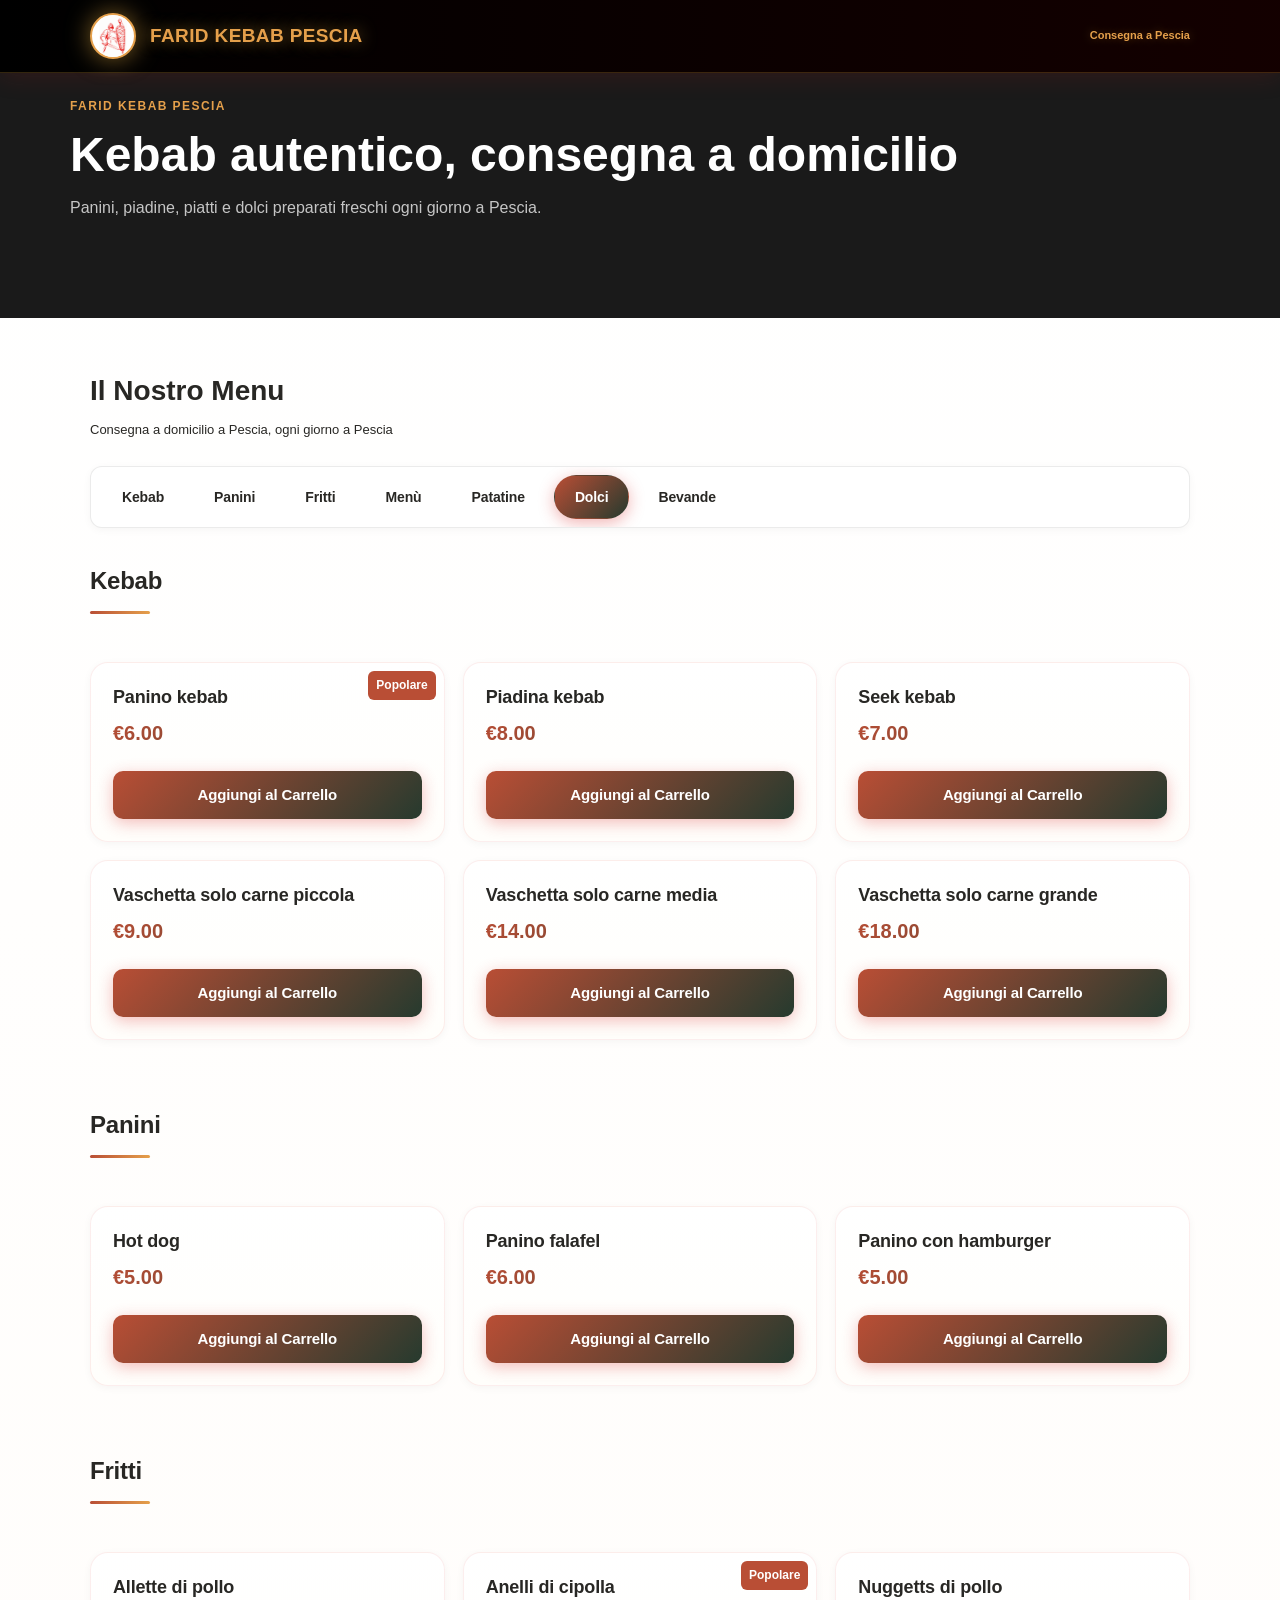
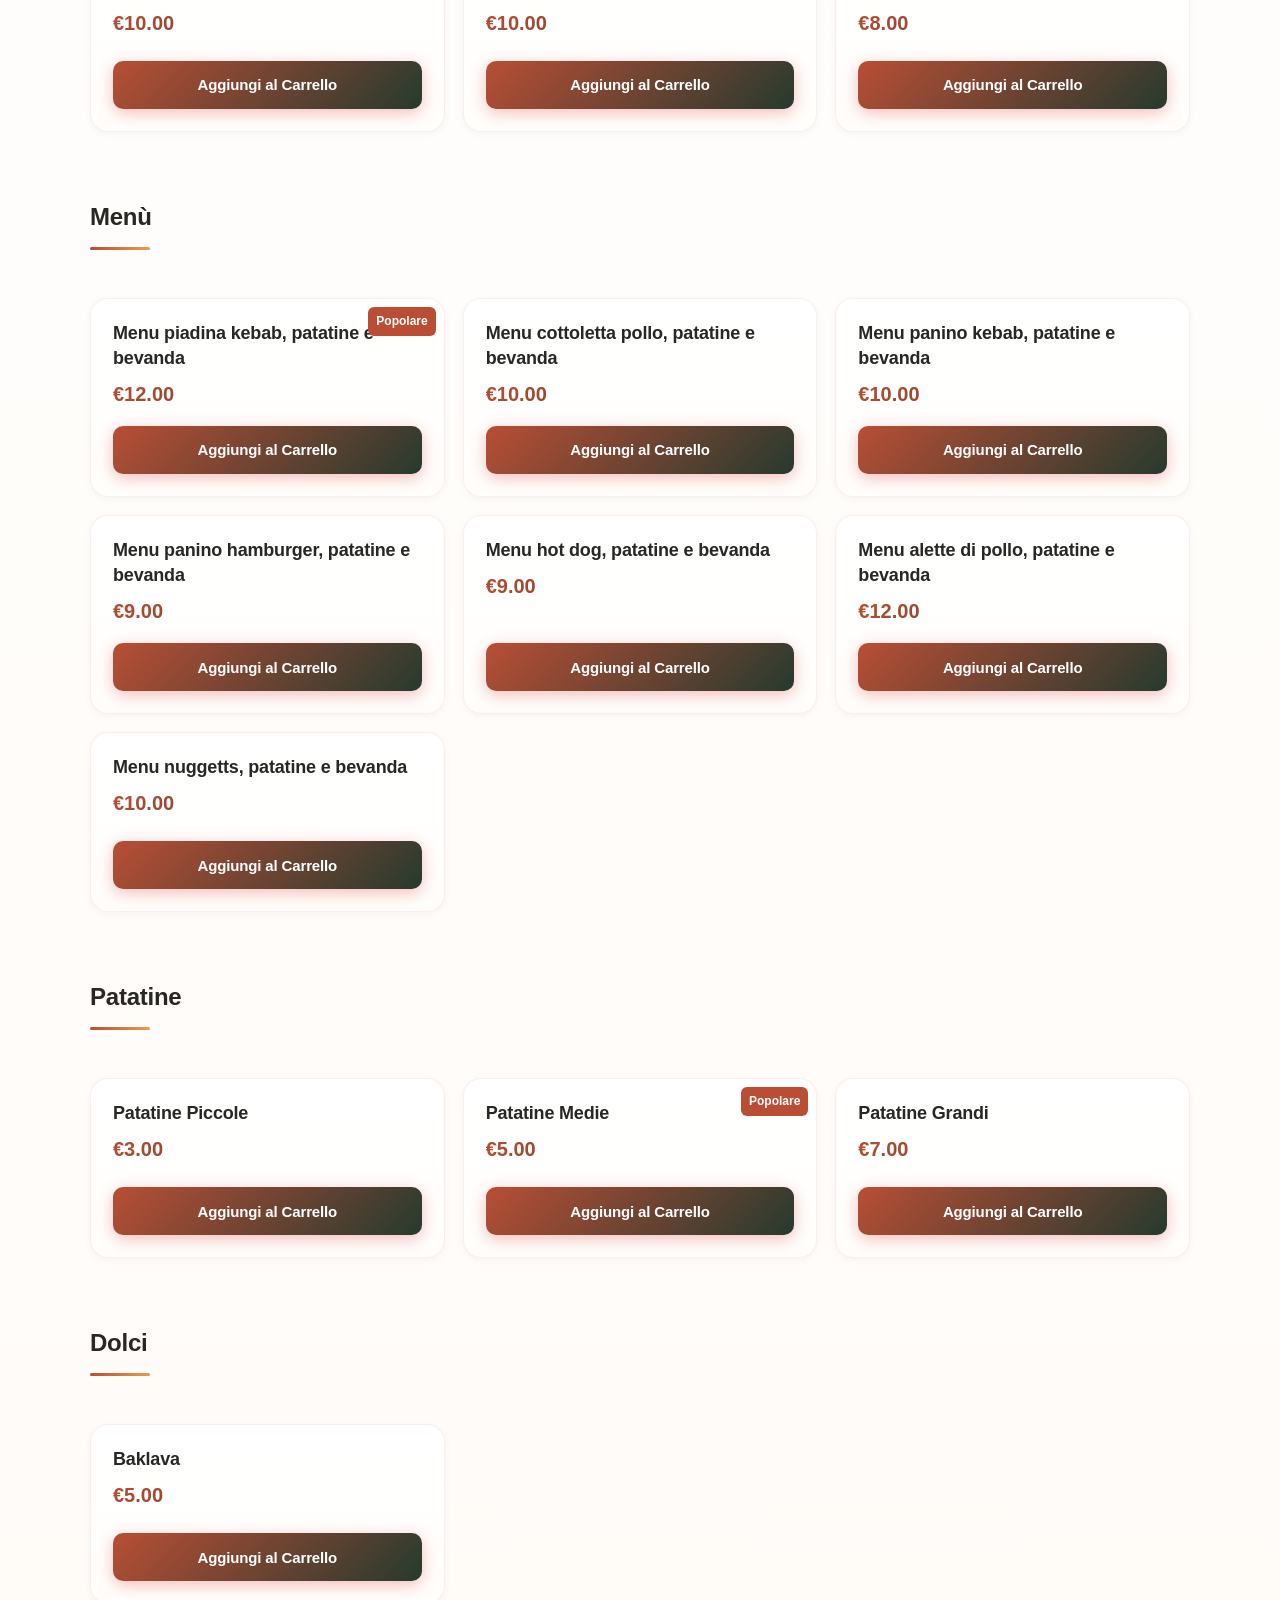
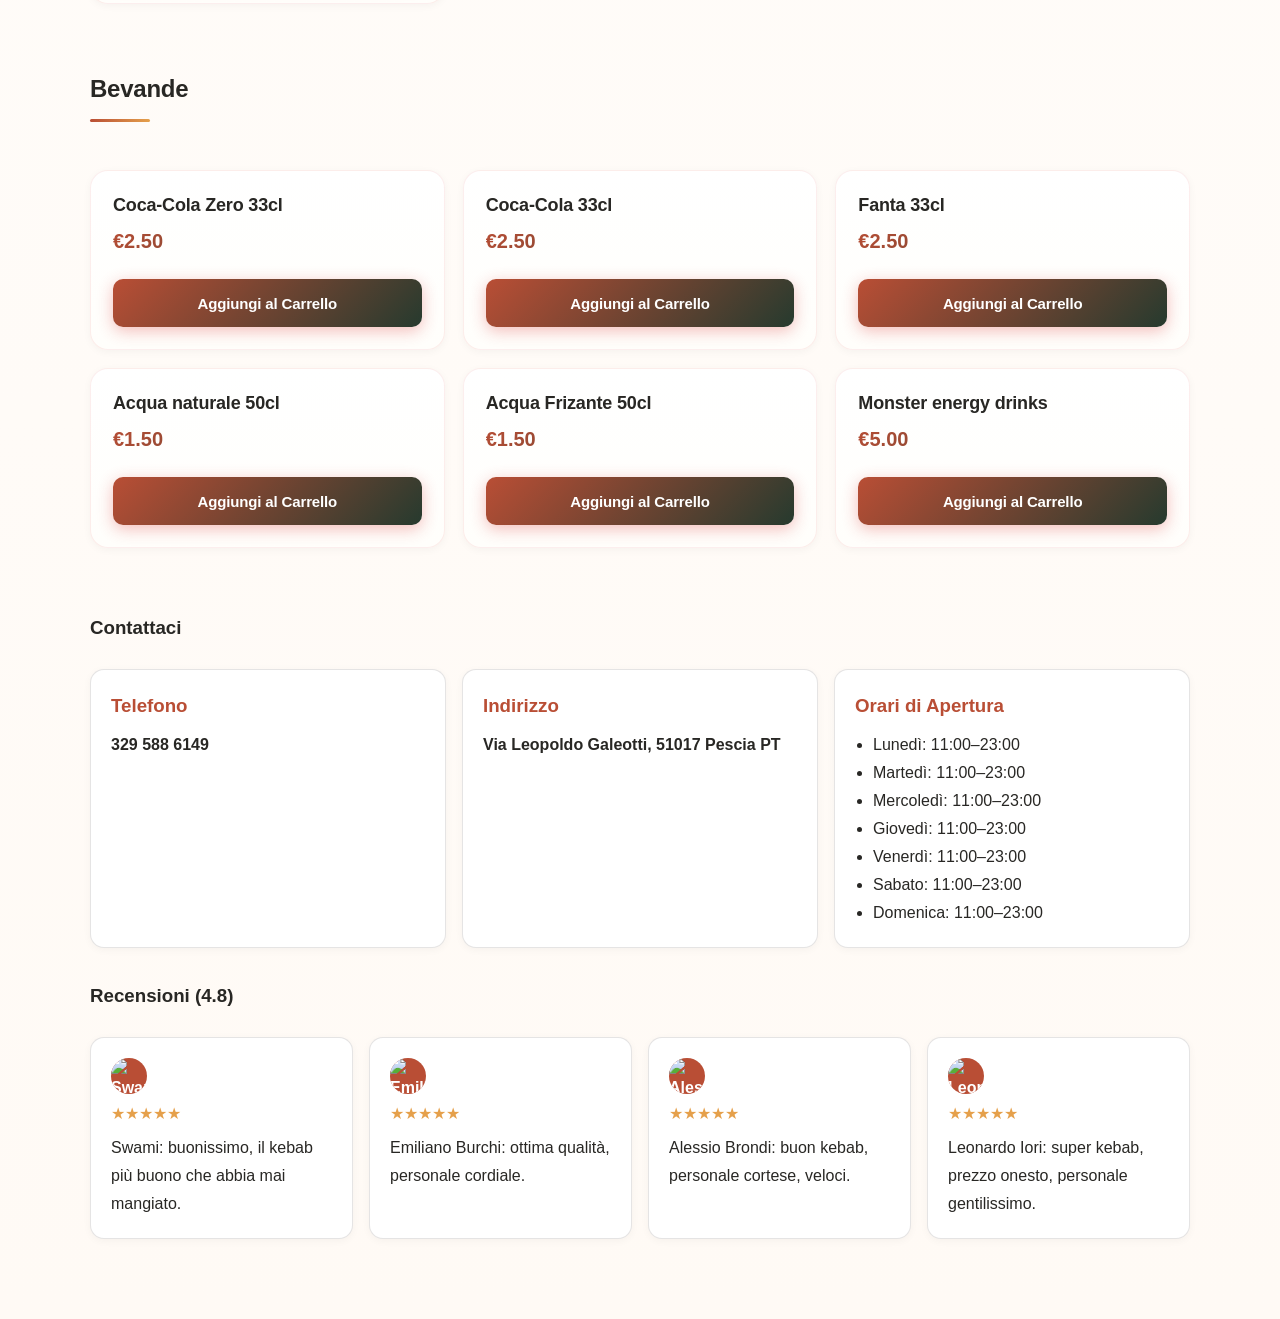
==== index.html @ a21c6ecb "Remove forced orders-closed and midnight auto-close/reload" ====
<!DOCTYPE html>
<html lang="it">
<head>
    <meta charset="UTF-8">
    <meta name="viewport" content="width=device-width, initial-scale=1.0, viewport-fit=cover">
    <meta name="description" content="FARID KEBAB PESCIA - Consegna a domicilio a Pescia, ogni giorno a Pescia. Kebab, panini, piadine e altro.">
    <meta name="theme-color" content="#000000">
    <meta name="apple-mobile-web-app-capable" content="yes">
    <meta name="apple-mobile-web-app-status-bar-style" content="black-translucent">
    <title>FARID KEBAB PESCIA - Consegna a domicilio</title>
    <link rel="preconnect" href="https://backend-1-osni.onrender.com">
    <link rel="stylesheet" href="style.css">
</head>
<body>
    <nav class="navbar" role="navigation" aria-label="Navigazione principale">
        <div class="nav-container">
            <a href="index.html" class="nav-logo-wrap" aria-label="FARID KEBAB PESCIA - Home">
                <span class="logo-badge"><img src="ali-kebabbaro-logo.png" alt="Logo FARID KEBAB PESCIA" class="logo-img" width="46" height="46" loading="eager"></span>
                <span class="brand-name">FARID KEBAB PESCIA</span>
            </a>
            <span class="nav-delivery-info">Consegna a Pescia</span>
        </div>
    </nav>
    <header class="hero">
        <div class="hero-inner">
            <p class="hero-eyebrow">FARID KEBAB PESCIA</p>
            <h1 class="hero-title">Kebab autentico, consegna a domicilio</h1>
            <p class="hero-sub">Panini, piadine, piatti e dolci preparati freschi ogni giorno a Pescia.</p>
            <div class="hero-actions">
            </div>
        </div>
    </header>
        <div class="page-content">
            <div style="margin: 8px 0 20px 0;">
                <h1 style="font-size: 28px; font-weight: 700; margin: 0 0 4px 0; color: var(--text-primary);">Il Nostro Menu</h1>
                <p style="margin: 0; color: var(--text-muted); font-size: 13px;">Consegna a domicilio a Pescia, ogni giorno a Pescia</p>
            </div>

        <div class="quick-nav">
            <button class="quick-nav-btn active" data-target="kebab">Kebab</button>
            <button class="quick-nav-btn" data-target="panini">Panini</button>
            <button class="quick-nav-btn" data-target="fritti">Fritti</button>
            <button class="quick-nav-btn" data-target="menu">Menù</button>
            <button class="quick-nav-btn" data-target="patatine">Patatine</button>
            <button class="quick-nav-btn" data-target="dolci">Dolci</button>
            <button class="quick-nav-btn" data-target="bevande">Bevande</button>
        </div>

        <section id="kebab">
            <h3>Kebab</h3>
            <div class="dish-grid">
                <div class="dish-card" data-name="Panino kebab" data-price="6.00"><span class="badge">Popolare</span><h4 class="dish-card-name">Panino kebab</h4><p class="dish-card-price">€6.00</p><button class="add-to-cart-btn" data-name="Panino kebab" data-price="6.00">Aggiungi al Carrello</button></div>
                <div class="dish-card" data-name="Piadina kebab" data-price="8.00"><h4 class="dish-card-name">Piadina kebab</h4><p class="dish-card-price">€8.00</p><button class="add-to-cart-btn" data-name="Piadina kebab" data-price="8.00">Aggiungi al Carrello</button></div>
                <div class="dish-card" data-name="Seek kebab" data-price="7.00"><h4 class="dish-card-name">Seek kebab</h4><p class="dish-card-price">€7.00</p><button class="add-to-cart-btn" data-name="Seek kebab" data-price="7.00">Aggiungi al Carrello</button></div>
                <div class="dish-card" data-name="Vaschetta solo carne piccola" data-price="9.00"><h4 class="dish-card-name">Vaschetta solo carne piccola</h4><p class="dish-card-price">€9.00</p><button class="add-to-cart-btn" data-name="Vaschetta solo carne piccola" data-price="9.00">Aggiungi al Carrello</button></div>
                <div class="dish-card" data-name="Vaschetta solo carne media" data-price="14.00"><h4 class="dish-card-name">Vaschetta solo carne media</h4><p class="dish-card-price">€14.00</p><button class="add-to-cart-btn" data-name="Vaschetta solo carne media" data-price="14.00">Aggiungi al Carrello</button></div>
                <div class="dish-card" data-name="Vaschetta solo carne grande" data-price="18.00"><h4 class="dish-card-name">Vaschetta solo carne grande</h4><p class="dish-card-price">€18.00</p><button class="add-to-cart-btn" data-name="Vaschetta solo carne grande" data-price="18.00">Aggiungi al Carrello</button></div>
            </div>
        </section>

        <section id="panini">
            <h3>Panini</h3>
            <div class="dish-grid">
                <div class="dish-card" data-name="Hot dog" data-price="5.00"><h4 class="dish-card-name">Hot dog</h4><p class="dish-card-price">€5.00</p><button class="add-to-cart-btn" data-name="Hot dog" data-price="5.00">Aggiungi al Carrello</button></div>
                <div class="dish-card" data-name="Panino falafel" data-price="6.00"><h4 class="dish-card-name">Panino falafel</h4><p class="dish-card-price">€6.00</p><button class="add-to-cart-btn" data-name="Panino falafel" data-price="6.00">Aggiungi al Carrello</button></div>
                <div class="dish-card" data-name="Panino con hamburger" data-price="5.00"><h4 class="dish-card-name">Panino con hamburger</h4><p class="dish-card-price">€5.00</p><button class="add-to-cart-btn" data-name="Panino con hamburger" data-price="5.00">Aggiungi al Carrello</button></div>
            </div>
        </section>

        <section id="fritti">
            <h3>Fritti</h3>
            <div class="dish-grid">
                <div class="dish-card" data-name="Allette di pollo" data-price="10.00"><h4 class="dish-card-name">Allette di pollo</h4><p class="dish-card-price">€10.00</p><button class="add-to-cart-btn" data-name="Allette di pollo" data-price="10.00">Aggiungi al Carrello</button></div>
                <div class="dish-card" data-name="Anelli di cipolla" data-price="10.00"><span class="badge">Popolare</span><h4 class="dish-card-name">Anelli di cipolla</h4><p class="dish-card-price">€10.00</p><button class="add-to-cart-btn" data-name="Anelli di cipolla" data-price="10.00">Aggiungi al Carrello</button></div>
                <div class="dish-card" data-name="Nuggetts di pollo" data-price="8.00"><h4 class="dish-card-name">Nuggetts di pollo</h4><p class="dish-card-price">€8.00</p><button class="add-to-cart-btn" data-name="Nuggetts di pollo" data-price="8.00">Aggiungi al Carrello</button></div>
            </div>
        </section>

        <section id="menu">
            <h3>Menù</h3>
            <div class="dish-grid">
                <div class="dish-card" data-name="Menu piadina kebab, patatine e bevanda" data-price="12.00"><span class="badge">Popolare</span><h4 class="dish-card-name">Menu piadina kebab, patatine e bevanda</h4><p class="dish-card-price">€12.00</p><button class="add-to-cart-btn" data-name="Menu piadina kebab, patatine e bevanda" data-price="12.00">Aggiungi al Carrello</button></div>
                <div class="dish-card" data-name="Menu cottoletta pollo, patatine e bevanda" data-price="10.00"><h4 class="dish-card-name">Menu cottoletta pollo, patatine e bevanda</h4><p class="dish-card-price">€10.00</p><button class="add-to-cart-btn" data-name="Menu cottoletta pollo, patatine e bevanda" data-price="10.00">Aggiungi al Carrello</button></div>
                <div class="dish-card" data-name="Menu panino kebab, patatine e bevanda" data-price="10.00"><h4 class="dish-card-name">Menu panino kebab, patatine e bevanda</h4><p class="dish-card-price">€10.00</p><button class="add-to-cart-btn" data-name="Menu panino kebab, patatine e bevanda" data-price="10.00">Aggiungi al Carrello</button></div>
                <div class="dish-card" data-name="Menu panino hamburger, patatine e bevanda" data-price="9.00"><h4 class="dish-card-name">Menu panino hamburger, patatine e bevanda</h4><p class="dish-card-price">€9.00</p><button class="add-to-cart-btn" data-name="Menu panino hamburger, patatine e bevanda" data-price="9.00">Aggiungi al Carrello</button></div>
                <div class="dish-card" data-name="Menu hot dog, patatine e bevanda" data-price="9.00"><h4 class="dish-card-name">Menu hot dog, patatine e bevanda</h4><p class="dish-card-price">€9.00</p><button class="add-to-cart-btn" data-name="Menu hot dog, patatine e bevanda" data-price="9.00">Aggiungi al Carrello</button></div>
                <div class="dish-card" data-name="Menu alette di pollo, patatine e bevanda" data-price="12.00"><h4 class="dish-card-name">Menu alette di pollo, patatine e bevanda</h4><p class="dish-card-price">€12.00</p><button class="add-to-cart-btn" data-name="Menu alette di pollo, patatine e bevanda" data-price="12.00">Aggiungi al Carrello</button></div>
                <div class="dish-card" data-name="Menu nuggetts, patatine e bevanda" data-price="10.00"><h4 class="dish-card-name">Menu nuggetts, patatine e bevanda</h4><p class="dish-card-price">€10.00</p><button class="add-to-cart-btn" data-name="Menu nuggetts, patatine e bevanda" data-price="10.00">Aggiungi al Carrello</button></div>
            </div>
        </section>

        <section id="patatine">
            <h3>Patatine</h3>
            <div class="dish-grid">
                <div class="dish-card" data-name="Patatine Piccole" data-price="3.00"><h4 class="dish-card-name">Patatine Piccole</h4><p class="dish-card-price">€3.00</p><button class="add-to-cart-btn" data-name="Patatine Piccole" data-price="3.00">Aggiungi al Carrello</button></div>
                <div class="dish-card" data-name="Patatine Medie" data-price="5.00"><span class="badge">Popolare</span><h4 class="dish-card-name">Patatine Medie</h4><p class="dish-card-price">€5.00</p><button class="add-to-cart-btn" data-name="Patatine Medie" data-price="5.00">Aggiungi al Carrello</button></div>
                <div class="dish-card" data-name="Patatine Grandi" data-price="7.00"><h4 class="dish-card-name">Patatine Grandi</h4><p class="dish-card-price">€7.00</p><button class="add-to-cart-btn" data-name="Patatine Grandi" data-price="7.00">Aggiungi al Carrello</button></div>
            </div>
        </section>

        <section id="dolci">
            <h3>Dolci</h3>
            <div class="dish-grid">
                <div class="dish-card" data-name="Baklava" data-price="5.00"><h4 class="dish-card-name">Baklava</h4><p class="dish-card-price">€5.00</p><button class="add-to-cart-btn" data-name="Baklava" data-price="5.00">Aggiungi al Carrello</button></div>
            </div>
        </section>

        <section id="bevande">
            <h3>Bevande</h3>
            <div class="dish-grid">
                <div class="dish-card" data-name="Coca-Cola Zero 33cl" data-price="2.50"><h4 class="dish-card-name">Coca-Cola Zero 33cl</h4><p class="dish-card-price">€2.50</p><button class="add-to-cart-btn" data-name="Coca-Cola Zero 33cl" data-price="2.50">Aggiungi al Carrello</button></div>
                <div class="dish-card" data-name="Coca-Cola 33cl" data-price="2.50"><h4 class="dish-card-name">Coca-Cola 33cl</h4><p class="dish-card-price">€2.50</p><button class="add-to-cart-btn" data-name="Coca-Cola 33cl" data-price="2.50">Aggiungi al Carrello</button></div>
                <div class="dish-card" data-name="Fanta 33cl" data-price="2.50"><h4 class="dish-card-name">Fanta 33cl</h4><p class="dish-card-price">€2.50</p><button class="add-to-cart-btn" data-name="Fanta 33cl" data-price="2.50">Aggiungi al Carrello</button></div>
                <div class="dish-card" data-name="Acqua naturale 50cl" data-price="1.50"><h4 class="dish-card-name">Acqua naturale 50cl</h4><p class="dish-card-price">€1.50</p><button class="add-to-cart-btn" data-name="Acqua naturale 50cl" data-price="1.50">Aggiungi al Carrello</button></div>
                <div class="dish-card" data-name="Acqua Frizante 50cl" data-price="1.50"><h4 class="dish-card-name">Acqua Frizante 50cl</h4><p class="dish-card-price">€1.50</p><button class="add-to-cart-btn" data-name="Acqua Frizante 50cl" data-price="1.50">Aggiungi al Carrello</button></div>
                <div class="dish-card" data-name="Monster energy drinks" data-price="5.00"><h4 class="dish-card-name">Monster energy drinks</h4><p class="dish-card-price">€5.00</p><button class="add-to-cart-btn" data-name="Monster energy drinks" data-price="5.00">Aggiungi al Carrello</button></div>
            </div>
        </section>

        <section style="margin-top: 32px;">
            <h3>Contattaci</h3>
            <div class="contact-grid">
                <div class="contact-card">
                    <h3>Telefono</h3>
                    <p><a href="tel:+393295886149">329 588 6149</a></p>
                </div>
                <div class="contact-card">
                    <h3>Indirizzo</h3>
                    <p><a href="https://maps.google.com/?q=Via+Leopoldo+Galeotti,+51017+Pescia+PT" target="_blank">Via Leopoldo Galeotti, 51017 Pescia PT</a></p>
                </div>
                <div class="contact-card">
                    <h3>Orari di Apertura</h3>
                    <ul style="margin:0;padding-left:18px;">
                        <li>Lunedì: 11:00–23:00</li>
                        <li>Martedì: 11:00–23:00</li>
                        <li>Mercoledì: 11:00–23:00</li>
                        <li>Giovedì: 11:00–23:00</li>
                        <li>Venerdì: 11:00–23:00</li>
                        <li>Sabato: 11:00–23:00</li>
                        <li>Domenica: 11:00–23:00</li>
                    </ul>
                </div>
            </div>
        </section>
        <section style="margin-top:32px;">
            <h3>Recensioni (4.8)</h3>
            <div class="contact-grid">
                <div class="contact-card"><img class="review-avatar" src="https://ui-avatars.com/api/?name=Swami&background=B94E35&color=fff" alt="Swami"><div class="review-stars">★★★★★</div><p>Swami: buonissimo, il kebab più buono che abbia mai mangiato.</p></div>
                <div class="contact-card"><img class="review-avatar" src="https://ui-avatars.com/api/?name=Emiliano+Burchi&background=B94E35&color=fff" alt="Emiliano"><div class="review-stars">★★★★★</div><p>Emiliano Burchi: ottima qualità, personale cordiale.</p></div>
                <div class="contact-card"><img class="review-avatar" src="https://ui-avatars.com/api/?name=Alessio+Brondi&background=B94E35&color=fff" alt="Alessio"><div class="review-stars">★★★★★</div><p>Alessio Brondi: buon kebab, personale cortese, veloci.</p></div>
                <div class="contact-card"><img class="review-avatar" src="https://ui-avatars.com/api/?name=Leonardo+Iori&background=B94E35&color=fff" alt="Leonardo"><div class="review-stars">★★★★★</div><p>Leonardo Iori: super kebab, prezzo onesto, personale gentilissimo.</p></div>
            </div>
            </div>
    </div>

    <!-- Floating Cart Button -->
    <button id="my-order-btn" class="floating-cart-btn" aria-label="Stato ordine" style="display:none;"><span class="cart-icon">📋</span><span class="cart-total">Stato Ordine</span></button>
    <button id="floating-cart-btn" class="floating-cart-btn" aria-label="Apri carrello">
        <span class="cart-icon">🛒</span>
        <span class="cart-count" id="floating-cart-count">0</span>
        <span class="cart-total" id="floating-cart-total">€0.00</span>
        <span style="font-size:10px;">min €15</span>
    </button>

    <!-- Order Modal -->
    <div id="order-modal" class="modal">
        <div class="modal-content">
            <span class="modal-close" id="modal-close">&times;</span>
            <h3 id="modal-dish-name"></h3>
            <p id="modal-unit-price"></p>
            <label class="modal-label">Quantità:</label>
            <div class="qty-selector">
                <button class="qty-btn" id="qty-minus">-</button>
                <input type="number" id="qty-input" value="1" min="1" max="99">
                <button class="qty-btn" id="qty-plus">+</button>
            </div>
            <label class="modal-label">Richieste Speciali:</label>
            <textarea id="special-requests" class="modal-textarea" placeholder="es. senza cipolla, salsa extra..."></textarea>
            <div class="modal-buttons">
                <button class="modal-cancel" id="modal-cancel">Annulla</button>
                <button class="modal-add" id="modal-add">Aggiungi al Carrello</button>
            </div>
        </div>
    </div>

    <!-- Cart Modal -->
    <div id="cart-modal" class="modal">
        <div class="modal-content cart-modal-content">
            <div class="cart-modal-header">
                <h3>Il Tuo Carrello</h3>
                <button class="modal-close" id="cart-modal-close">&times;</button>
            </div>
            <div id="cart-modal-list"></div>
            <div class="cart-modal-footer">
                <div class="cart-modal-subtotal">Subtotale: <span id="cart-modal-subtotal">€0.00</span></div>
                <button id="cart-modal-checkout" class="checkout-btn">Procedi al Checkout</button>
            </div>
        </div>
    </div>

    <!-- Checkout Modal -->
    <div id="checkout-modal" class="modal">
        <div class="modal-content" style="max-width:540px;">
            <span class="modal-close" id="checkout-close">&times;</span>
            <h3>Checkout</h3>
            <div id="checkout-summary"></div>
            <div class="checkout-form">
                <div class="form-group">
                    <label class="modal-label">Tipo di Ordine</label>
                    <div class="radio-group">
                        <label class="radio-label"><input type="radio" name="order_type" value="delivery" checked> Consegna</label>
                        <label class="radio-label"><input type="radio" name="order_type" value="pickup"> Ritiro</label>
                    </div>
                </div>
                <div class="form-group">
                    <label class="modal-label" for="customer-name">Nome Completo *</label>
                    <input type="text" id="customer-name" class="modal-textarea" style="min-height:auto;" placeholder="Il tuo nome">
                </div>
                <div class="form-group">
                    <label class="modal-label" for="customer-phone">Numero di Telefono *</label>
                    <input type="tel" id="customer-phone" class="modal-textarea" style="min-height:auto;" placeholder="(123) 456-7890">
                </div>
                <div class="form-group">
                    <label class="modal-label" for="order-notes">Note Aggiuntive</label>
                    <textarea id="order-notes" class="modal-textarea" style="min-height:auto;" placeholder="Note per l'ordine (es. senza cipolla, salsa extra...)"></textarea>
                </div>
                <div class="form-group" id="address-group">
                    <label class="modal-label">Consegna Address *</label>
                    <p style="font-size:12px; color:#555; margin:4px 0;">Consegna a Pescia, ogni giorno a Pescia</p>
                    <input type="text" id="addr-street" class="modal-textarea" style="min-height:auto; margin-top:8px;" placeholder="Via">
                    <input type="text" id="addr-city" class="modal-textarea" style="min-height:auto; margin-top:8px;" placeholder="Città">
                    <input type="text" id="addr-postcode" class="modal-textarea" style="min-height:auto; margin-top:8px;" placeholder="CAP">
                    <div id="save-address-label-group" style="display:none; margin-top:8px;">
                        <input type="text" id="address-label" class="modal-textarea" style="min-height:auto;" placeholder="Etichetta (es. Casa, Lavoro)">
                    </div>
                    <div id="saved-address-actions" style="display:none; margin-top:8px; gap:8px;">
                        <button type="button" id="edit-address-btn" class="modal-cancel" style="flex:none; padding:6px 12px; font-size:13px;">Modifica</button>
                        <button type="button" id="delete-address-btn" class="modal-cancel" style="flex:none; padding:6px 12px; font-size:13px;">Elimina</button>
                    </div>
                    <div style="margin-top:8px; display:flex; gap:8px; align-items:center; flex-wrap:wrap;">
                        <label style="display:flex; align-items:center; gap:6px; font-size:14px; cursor:pointer;">
                            <input type="checkbox" id="save-address-check"> Salva questo indirizzo per dopo
                        </label>
                        <button type="button" id="open-saved-addresses-btn" class="modal-cancel" style="flex:none; padding:6px 12px; font-size:13px;">Indirizzi Salvati</button>
                    </div>
                    <div id="delivery-distance-info" style="margin-top:8px; font-size:13px; color:#5a5040;"></div>
                </div>
                <div class="form-group" id="pickup-time-group" style="display:none;">
                    <label class="modal-label">Orario di Ritiro</label>
                    <select id="pickup-time" class="modal-textarea" style="min-height:auto;">
                    <option value="11:00">11:00</option>
                    <option value="11:30">11:30</option>
                    <option value="12:00">12:00</option>
                    <option value="12:30">12:30</option>
                    <option value="13:00">13:00</option>
                    <option value="13:30">13:30</option>
                    <option value="14:00">14:00</option>
                    <option value="14:30">14:30</option>
                    <option value="15:00">15:00</option>
                    <option value="15:30">15:30</option>
                    <option value="16:00">16:00</option>
                    <option value="16:30">16:30</option>
                    <option value="17:00">17:00</option>
                    <option value="17:30">17:30</option>
                    <option value="18:00">18:00</option>
                    <option value="18:30">18:30</option>
                    <option value="19:00">19:00</option>
                    <option value="19:30">19:30</option>
                    <option value="20:00">20:00</option>
                    <option value="20:30">20:30</option>
                    <option value="21:00">21:00</option>
                    <option value="21:30">21:30</option>
                    <option value="22:00">22:00</option>
                    <option value="22:30">22:30</option>
                    <option value="23:00">23:00</option>
                    <option value="23:30">23:30</option>
                    </select>
                </div>
                <div class="form-group">
                    <p style="font-size:13px; color:#555;">Pagamento solo in contanti: alla consegna o al ritiro.</p>
                </div>
                <div class="form-group" id="delivery-time-group">
                    <label class="modal-label">Orario di Consegna</label>
                    <div class="radio-group">
                        <label class="radio-label"><input type="radio" name="delivery_timing" value="now" checked> Consegna Ora</label>
                        <label class="radio-label"><input type="radio" name="delivery_timing" value="later"> Consegna Dopo</label>
                    </div>
                    <div id="custom-time-group" style="display:none; margin-top:8px;">
                        <select id="delivery-time" class="modal-textarea" style="min-height:auto;">
                        <option value="11:00">11:00</option>
                        <option value="11:15">11:15</option>
                        <option value="11:30">11:30</option>
                        <option value="11:45">11:45</option>
                        <option value="12:00">12:00</option>
                        <option value="12:15">12:15</option>
                        <option value="12:30">12:30</option>
                        <option value="12:45">12:45</option>
                        <option value="13:00">13:00</option>
                        <option value="13:15">13:15</option>
                        <option value="13:30">13:30</option>
                        <option value="13:45">13:45</option>
                        <option value="14:00">14:00</option>
                        <option value="14:15">14:15</option>
                        <option value="14:30">14:30</option>
                        <option value="14:45">14:45</option>
                        <option value="15:00">15:00</option>
                        <option value="15:15">15:15</option>
                        <option value="15:30">15:30</option>
                        <option value="15:45">15:45</option>
                        <option value="16:00">16:00</option>
                        <option value="16:15">16:15</option>
                        <option value="16:30">16:30</option>
                        <option value="16:45">16:45</option>
                        <option value="17:00">17:00</option>
                        <option value="17:15">17:15</option>
                        <option value="17:30">17:30</option>
                        <option value="17:45">17:45</option>
                        <option value="18:00">18:00</option>
                        <option value="18:15">18:15</option>
                        <option value="18:30">18:30</option>
                        <option value="18:45">18:45</option>
                        <option value="19:00">19:00</option>
                        <option value="19:15">19:15</option>
                        <option value="19:30">19:30</option>
                        <option value="19:45">19:45</option>
                        <option value="20:00">20:00</option>
                        <option value="20:15">20:15</option>
                        <option value="20:30">20:30</option>
                        <option value="20:45">20:45</option>
                        <option value="21:00">21:00</option>
                        <option value="21:15">21:15</option>
                        <option value="21:30">21:30</option>
                        <option value="21:45">21:45</option>
                        <option value="22:00">22:00</option>
                        <option value="22:15">22:15</option>
                        <option value="22:30">22:30</option>
                        <option value="22:45">22:45</option>
                        <option value="23:00">23:00</option>
                        <option value="23:15">23:15</option>
                        <option value="23:30">23:30</option>
                        <option value="23:45">23:45</option>
                        </select>
                    </div>
                </div>
            </div>
            <div class="checkout-total">
                <div>Subtotale: <span id="checkout-subtotal">€0.00</span></div>
                <div>Consegna Fee: <span id="checkout-delivery">€0.00</span></div>
                <div class="grand-total">Total: <span id="checkout-grand-total">€0.00</span></div>
            </div>
            <div id="checkout-status" class="checkout-status"></div>
            <div id="min-order-msg" class="checkout-status error" style="display:none;"></div>
            <div class="modal-buttons">
                <button class="modal-cancel" id="checkout-back">Indietro</button>
                <button class="modal-add" id="checkout-submit" style="flex:2;">Invia Ordine</button>
            </div>
        </div>
    </div>

    <!-- Indirizzi Salvati Modal -->
    <div id="saved-addresses-modal" class="modal">
        <div class="modal-content" style="max-width:500px;">
            <div class="cart-modal-header">
                <h3>Indirizzi Salvati</h3>
                <button class="modal-close" id="saved-addresses-close">&times;</button>
            </div>
            <div id="saved-addresses-list" style="margin:12px 0;"></div>
            <div class="checkout-form">
                <div class="form-group">
                    <label class="modal-label" for="new-addr-label">Label</label>
                    <input type="text" id="new-addr-label" class="modal-textarea" style="min-height:auto;" placeholder="e.g. Home, Work">
                </div>
                <div class="form-group">
                    <label class="modal-label" for="new-addr-street">Via</label>
                    <input type="text" id="new-addr-street" class="modal-textarea" style="min-height:auto;" placeholder="Via">
                </div>
                <div class="form-group">
                    <label class="modal-label" for="new-addr-city">Città</label>
                    <input type="text" id="new-addr-city" class="modal-textarea" style="min-height:auto;" placeholder="Città">
                </div>
                <div class="form-group">
                    <label class="modal-label" for="new-addr-postcode">CAP</label>
                    <input type="text" id="new-addr-postcode" class="modal-textarea" style="min-height:auto;" placeholder="CAP">
                </div>
                <div class="form-group">
                    <label class="modal-label" for="new-addr-phone">Telefono</label>
                    <input type="tel" id="new-addr-phone" class="modal-textarea" style="min-height:auto;" placeholder="Telefono">
                </div>
            </div>
            <div class="modal-buttons">
                <button class="modal-cancel" id="saved-addresses-cancel">Chiudi</button>
                <button class="modal-add" id="saved-addresses-add">Aggiungi Indirizzo</button>
            </div>
        </div>
    </div>

    <!-- Confirmation Modal -->
    <div id="confirm-modal" class="modal">
        <div class="modal-content" style="max-width:440px; text-align:center;">
            <div class="confirm-icon" id="confirm-icon">✓</div>
            <h3 id="confirm-title">Ordine Confermato!</h3>
            <p id="confirm-message"></p>
            <button class="modal-add" id="confirm-ok" style="margin:0 auto;">Fatto</button>
        </div>
    </div>


    <!-- Wednesday Promotion Popup -->
    <div id="promo-popup" class="promo-popup">
        <div class="promo-popup-content">
            <button class="promo-close" id="promo-close">&times;</button>
            <h2>🍀 È il tuo giorno fortunato!</h2>
            <p>È mercoledì! Approfitta della nostra offerta speciale a soli €4.50!</p>
            <button class="promo-btn" id="promo-btn">Andiamo!</button>
        </div>
    </div>

<script>window.API_BASE='https://backend-1-osni.onrender.com';</script>
    <script>
    document.addEventListener('change', function(e){
      if(e.target && e.target.name==='delivery_timing'){
        var g=document.getElementById('custom-time-group');
        if(g) g.style.display = e.target.value==='later' ? 'block' : 'none';
      }
    });
    </script>
    <script>
    (function(){
      var el=document.getElementById('delivery-time');
      if(!el) return;
      el.value='00:00';
      el.addEventListener('input',function(){
        var v=el.value.replace(/[^0-9]/g,'');
        if(v.length>4) v=v.slice(0,4);
        var h=v.slice(0,2), m=v.slice(2,4);
        if(h.length===2){ var hi=parseInt(h,10); if(hi>12) h='12'; }
        if(m.length===2){ var mi=parseInt(m,10); if(mi>59) m='59'; }
        el.value = h + ':' + (m||'');
        if(el.value.length<3) el.value='00:00'.slice(0,el.value.length+ (el.value.indexOf(':')===-1?1:0));
      });
    })();
    </script>
    <script>
    (function(){
      function updateType(){
        var t=document.querySelector('input[name="order_type"]:checked')?.value;
        var dg=document.getElementById('delivery-time-group');
        var pg=document.getElementById('pickup-time-group');
        var ag=document.getElementById('address-group');
        if(dg) dg.style.display = t==='delivery' ? 'block' : 'none';
        if(pg) pg.style.display = t==='pickup' ? 'block' : 'none';
        if(ag) ag.style.display = t==='delivery' ? 'block' : 'none';
      }
      document.addEventListener('change',function(e){
        if(e.target && e.target.name==='order_type') updateType();
        if(e.target && e.target.name==='delivery_timing'){
          var g=document.getElementById('custom-time-group'); if(g) g.style.display=e.target.value==='later'?'block':'none';
        }
        if(e.target && e.target.name==='pickup_timing'){
          var g=document.getElementById('custom-pickup-group'); if(g) g.style.display=e.target.value==='later'?'block':'none';
        }
      });
      updateType();
    })();
    </script>
    <script src="script.js"></script>

<script>
function buildTimes(selId){const sel=document.getElementById(selId);if(!sel)return;sel.innerHTML="";const now=new Date();const romeNow=new Date(now.toLocaleString("en-US",{timeZone:"Europe/Rome"}));const closeToday=new Date(romeNow);closeToday.setHours(23,0,0,0);const startToday=new Date(romeNow.getTime()+45*60000);startToday.setMinutes(Math.ceil(startToday.getMinutes()/15)*15,0,0);for(let t=new Date(startToday);t<=closeToday;t=new Date(t.getTime()+15*60000)){const v=t.toTimeString().slice(0,5);const o=document.createElement("option");o.value=v;o.textContent=v;sel.appendChild(o);}}
buildTimes("delivery-time");buildTimes("pickup-time");
</script>

<!-- <script>
(function(){const now=new Date();const parts=new Intl.DateTimeFormat("en-GB",{timeZone:"Europe/Rome",hour:"2-digit",minute:"2-digit",hour12:false}).formatToParts(now);const h=parseInt(parts.find(p=>p.type==="hour").value,10);const m=parseInt(parts.find(p=>p.type==="minute").value,10);const mins=h*60+m;if(mins>=23*60 || mins<11*60){const b=document.createElement("div");b.textContent="Ristorante chiuso per oggi";b.style.cssText="position:fixed;bottom:0;left:0;right:0;background:#000;color:#fff;text-align:center;padding:16px;font-weight:bold;z-index:9999;font-size:18px";document.body.appendChild(b);const btn=document.getElementById("checkout-submit");if(btn)btn.disabled=true;document.querySelectorAll(".add-to-cart-btn").forEach(b=>{b.disabled=true;b.style.opacity="0.5";});document.querySelectorAll(".dish-card").forEach(c=>{c.style.pointerEvents="none";c.style.opacity="0.6";});}})();
</script> -->



<div id="my-order-modal" class="modal"><div class="modal-content"><h3>Order Status</h3><div id="my-order-status"></div></div></div>
</body>
</html>
---- style.css ----
/* ===== Premium Modern Design System ===== */
:root {
    --primary: #B94E35;
    --primary-dark: #263A2E;
    --primary-light: #E5A04B;
    --accent: #E5A04B;
    --accent-gold: #E5A04B;
    --warm-bg: #F4EFE5;
    --cream: #F4EFE5;
    --text-primary: #282724;
    --text-secondary: #282724;
    --text-muted: #282724;
    --border: rgba(40,39,36,0.12);
    --border-light: rgba(26,26,26,0.04);
    --shadow-xs: 0 1px 2px rgba(0,0,0,0.02);
    --shadow-sm: 0 2px 8px rgba(0,0,0,0.04);
    --shadow-md: 0 4px 16px rgba(0,0,0,0.06);
    --shadow-lg: 0 8px 32px rgba(0,0,0,0.08);
    --shadow-xl: 0 16px 48px rgba(214,40,40,0.12);
    --radius: 14px;
    --radius-sm: 10px;
    --radius-lg: 18px;
    --transition: 0.2s cubic-bezier(0.25, 0.8, 0.25, 1);
    --transition-smooth: 0.35s cubic-bezier(0.25, 0.46, 0.45, 0.94);
    --transition-bounce: 0.4s cubic-bezier(0.68, -0.55, 0.265, 1.55);
}

* { 
    box-sizing: border-box; 
    -webkit-tap-highlight-color: transparent;
    touch-action: manipulation;
}
html, body { 
    width: 100%; 
    max-width: 100%; 
    overflow-x: hidden; 
}
html { scroll-behavior: smooth; }

body {
    background: linear-gradient(180deg, #ffffff 0%, #fffaf5 100%);
    font-family: -apple-system, BlinkMacSystemFont, "Segoe UI", "Inter", "Helvetica Neue", Arial, sans-serif;
    color: var(--text-primary);
    margin: 0;
    line-height: 1.75;
    -webkit-font-smoothing: antialiased;
    -moz-osx-font-smoothing: grayscale;
    text-rendering: optimizeLegibility;
}

/* ===== Navbar ===== */
.navbar {
    position: fixed;
    top: 0;
    left: 0;
    width: 100%;
    z-index: 1000;
    background: linear-gradient(90deg, rgba(0,0,0,0.98) 0%, rgba(20,0,0,0.98) 100%);
    backdrop-filter: saturate(180%) blur(12px);
    -webkit-backdrop-filter: saturate(180%) blur(12px);
    box-shadow: 0 4px 24px rgba(186,24,27,0.15);
    border-bottom: 1px solid rgba(252,191,73,0.2);
}

.nav-container {
    max-width: 1140px;
    margin: 0 auto;
    padding: 0 20px;
    height: 72px;
    display: flex;
    align-items: center;
    justify-content: space-between;
    gap: 16px;
}

.nav-logo {
    font-size: 26px;
    font-weight: 800;
    color: #ffffff;
    text-decoration: none;
    letter-spacing: -0.5px;
    transition: transform var(--transition);
}

.nav-logo:hover { transform: scale(1.05); }

.nav-links {
    display: flex;
    gap: 8px;
    list-style: none;
    margin: 0;
    padding: 0;
}

.nav-links a {
    display: block;
    padding: 8px 18px;
    text-decoration: none;
    color: #ffffff;
    font-weight: 600;
    font-size: 15px;
    border-radius: 8px;
    transition: background var(--transition), color var(--transition);
}

.nav-links a:hover {
    background: rgba(247,240,227,0.15);
    color: #ffffff;
}

.nav-links a.active {
    background: var(--primary);
    color: #ffffff;
}

.nav-cta {
    display: inline-block;
    padding: 10px 22px;
    background: var(--primary);
    color: #ffffff !important;
    text-decoration: none;
    font-weight: 700;
    font-size: 14px;
    border-radius: 30px;
    transition: background var(--transition), transform var(--transition), box-shadow var(--transition);
    box-shadow: 0 4px 12px rgba(165,40,36,0.3);
}

.nav-cta:hover {
    background: var(--primary-dark);
    transform: scale(1.05);
    box-shadow: 0 6px 20px rgba(165,40,36,0.4);
}

.nav-delivery-info {
    font-size: 11px;
    color: var(--accent-gold);
    font-weight: 700;
    text-align: right;
    line-height: 1.25;
    white-space: normal;
    text-shadow: 0 0 10px rgba(252,191,73,0.3);
    max-width: 160px;
}

.page-content {
    max-width: 1140px;
    margin: 0 auto;
    padding: 40px 20px 80px;
    overflow: visible;
}

.page-content h2 {
    font-size: 30px;
    font-weight: 800;
    color: var(--text-primary);
    margin: 36px 0 18px 0;
    letter-spacing: -0.02em;
    line-height: 1.15;
    background: linear-gradient(135deg, var(--text-primary) 0%, var(--primary) 100%);
    -webkit-background-clip: text;
    -webkit-text-fill-color: transparent;
    background-clip: text;
}

/* ===== Quick Navigation ===== */
.quick-nav {
    position: -webkit-sticky;
    position: sticky;
    top: 72px;
    z-index: 950;
    display: flex;
    flex-wrap: nowrap;
    gap: 8px;
    overflow-x: auto;
    -webkit-overflow-scrolling: touch;
    justify-content: flex-start;
    padding: 8px 10px;
    margin: 24px 0 32px 0;
    background: #ffffff;
    border: 1px solid rgba(0,0,0,0.08);
    border-radius: 12px;
    box-shadow: 0 2px 8px rgba(0,0,0,0.04);
    scrollbar-width: none;
}

.quick-nav::-webkit-scrollbar { display: none; }

section[id] { scroll-margin-top: 140px; }

.quick-nav-btn {
    padding: 10px 20px;
    font-size: 14px;
    font-weight: 700;
    color: var(--text-primary);
    background: transparent;
    border: 1.5px solid transparent;
    border-radius: 999px;
    cursor: pointer;
    transition: all var(--transition-smooth);
    white-space: nowrap;
    flex-shrink: 0;
    min-height: 44px;
    touch-action: manipulation;
    letter-spacing: -0.01em;
}

.quick-nav-btn:hover {
    background: linear-gradient(135deg, rgba(214,40,40,0.08) 0%, rgba(252,191,73,0.08) 100%);
    color: var(--primary);
    transform: translateY(-2px);
    box-shadow: 0 4px 12px rgba(214,40,40,0.15);
}

.quick-nav-btn:active {
    transform: translateY(0) scale(0.98);
}

.quick-nav-btn.active {
    background: linear-gradient(135deg, var(--primary) 0%, var(--primary-dark) 100%);
    color: #ffffff;
    border-color: transparent;
    box-shadow: 0 4px 16px rgba(214,40,40,0.35);
}

/* ===== Category Sections ===== */
section[id] {
    margin-bottom: 64px;
    scroll-margin-top: 150px;
}

section[id] h3 {
    font-size: 24px;
    font-weight: 800;
    color: var(--text-primary);
    margin: 0 0 22px 0;
    padding-bottom: 12px;
    position: relative;
    display: inline-block;
    letter-spacing: -0.01em;
}

section[id] h3::after {
    content: '';
    position: absolute;
    bottom: 0;
    left: 0;
    width: 60px;
    height: 3px;
    background: linear-gradient(90deg, var(--primary), var(--accent-gold));
    border-radius: 2px;
}

/* ===== Dish Grid & Cards ===== */
.dish-grid {
    display: grid;
    grid-template-columns: repeat(auto-fill, minmax(270px, 1fr));
    gap: 18px;
    margin: 26px 0;
}

.dish-card {
    background: linear-gradient(180deg, #ffffff 0%, #fffefb 100%);
    border: 1px solid rgba(214,40,40,0.08);
    border-radius: var(--radius-lg);
    padding: 22px;
    box-shadow: var(--shadow-sm);
    transition: all var(--transition-smooth);
    cursor: pointer;
    position: relative;
    overflow: hidden;
    display: flex;
    flex-direction: column;
    min-height: 180px;
    touch-action: manipulation;
}

.dish-card::before {
    content: '';
    position: absolute;
    top: 0;
    left: 0;
    right: 0;
    height: 4px;
    background: linear-gradient(90deg, var(--primary), var(--accent-gold), var(--accent));
    opacity: 0;
    transition: opacity var(--transition-smooth);
}

.dish-card:hover {
    box-shadow: var(--shadow-xl);
    border-color: rgba(214,40,40,0.25);
    transform: translateY(-4px);
}

.dish-card:hover::before {
    opacity: 1;
}

.dish-card:active {
    transform: translateY(-2px) scale(0.99);
}

.dish-card-name {
    font-size: 18px;
    font-weight: 800;
    color: var(--text-primary);
    margin: 0 0 6px 0;
    line-height: 1.4;
    letter-spacing: -0.01em;
}

.dish-card-price {
    font-size: 20px;
    font-weight: 800;
    background: linear-gradient(135deg, var(--primary) 0%, var(--primary-dark) 100%);
    -webkit-background-clip: text;
    -webkit-text-fill-color: transparent;
    background-clip: text;
    margin: 0 0 14px 0;
}

.dish-card-desc {
    font-size: 14px;
    color: var(--text-muted);
    margin: 0 0 16px 0;
    line-height: 1.5;
    flex: 1;
}

.add-to-cart-btn {
    width: 100%;
    padding: 13px 20px;
    font-size: 15px;
    font-weight: 800;
    color: #ffffff;
    background: linear-gradient(135deg, var(--primary) 0%, var(--primary-dark) 100%);
    border: none;
    border-radius: var(--radius-sm);
    cursor: pointer;
    transition: all var(--transition-smooth);
    box-shadow: 0 4px 16px rgba(214,40,40,0.3);
    margin-top: auto;
    min-height: 48px;
    touch-action: manipulation;
    letter-spacing: -0.01em;
}

.add-to-cart-btn:hover {
    background: linear-gradient(135deg, var(--primary-light) 0%, var(--primary) 100%);
    box-shadow: 0 6px 24px rgba(214,40,40,0.4);
    transform: translateY(-2px);
}

.add-to-cart-btn:active {
    transform: translateY(0) scale(0.97);
    box-shadow: 0 4px 16px rgba(214,40,40,0.35);
}

/* ===== Size Selector ===== */
.size-selector {
    width: 100%;
    padding: 10px 14px;
    font-size: 14px;
    font-weight: 600;
    color: var(--text-primary);
    background: #ffffff;
    border: 1.5px solid var(--border);
    border-radius: var(--radius-sm);
    cursor: pointer;
    margin-bottom: 12px;
    outline: none;
    transition: border-color var(--transition);
    appearance: none;
    background-image: url("data:image/svg+xml,%3Csvg xmlns='http://www.w3.org/2000/svg' width='12' height='12' viewBox='0 0 12 12'%3E%3Cpath fill='%23344E41' d='M6 8L1 3h10z'/%3E%3C/svg%3E");
    background-repeat: no-repeat;
    background-position: right 12px center;
    padding-right: 32px;
}

.size-selector:focus { border-color: var(--primary); }

/* ===== Floating Cart Button ===== */
.floating-cart-btn {
    position: fixed;
    bottom: 24px;
    right: 24px;
    z-index: 1000;
    display: none;
    align-items: center;
    gap: 10px;
    padding: 13px 22px;
    background: linear-gradient(135deg, var(--primary) 0%, var(--primary-dark) 100%);
    color: #ffffff;
    border: none;
    border-radius: 999px;
    font-size: 14px;
    font-weight: 800;
    cursor: pointer;
    box-shadow: 0 8px 32px rgba(214,40,40,0.5);
    transition: all var(--transition-smooth);
    animation: slideUpFade 0.4s cubic-bezier(0.68, -0.55, 0.265, 1.55);
    min-height: 52px;
    touch-action: manipulation;
    letter-spacing: -0.01em;
}

.floating-cart-btn:hover {
    transform: translateY(-4px) scale(1.05);
    box-shadow: 0 12px 40px rgba(214,40,40,0.6);
}

.floating-cart-btn:active {
    transform: translateY(-2px) scale(0.98);
}

.floating-cart-btn.visible { display: flex; }

.floating-cart-btn .cart-icon { font-size: 20px; }

.floating-cart-btn .cart-count {
    background: #ffffff;
    color: var(--primary);
    min-width: 26px;
    height: 26px;
    padding: 0 8px;
    border-radius: 13px;
    font-size: 13px;
    font-weight: 800;
    display: flex;
    align-items: center;
    justify-content: center;
}

.floating-cart-btn .cart-total {
    font-size: 14px;
    opacity: 0.9;
    font-weight: 600;
}

@keyframes slideUpFade {
    from { opacity: 0; transform: translateY(20px); }
    to { opacity: 1; transform: translateY(0); }
}

/* ===== Modals ===== */
.modal {
    position: fixed;
    top: 0;
    left: 0;
    width: 100%;
    height: 100%;
    background: rgba(0,0,0,0.5);
    backdrop-filter: blur(4px);
    display: none;
    align-items: center;
    justify-content: center;
    z-index: 9998;
    animation: fadeIn 0.2s ease;
}

.modal.show { display: flex; }

@keyframes fadeIn {
    from { opacity: 0; }
    to { opacity: 1; }
}

.modal-content {
    background: #ffffff;
    padding: 28px;
    border-radius: var(--radius-lg);
    max-width: 480px;
    width: 92%;
    box-shadow: 0 24px 64px rgba(0,0,0,0.25);
    animation: slideUp 0.3s cubic-bezier(0.25, 0.46, 0.45, 0.94);
    position: relative;
    max-height: 90vh;
    overflow-y: auto;
    border: 1px solid var(--border);
    -webkit-overflow-scrolling: touch;
}

@keyframes slideUp {
    from { transform: translateY(30px); opacity: 0; }
    to { transform: translateY(0); opacity: 1; }
}

.modal-close {
    position: absolute;
    top: 10px;
    right: 14px;
    font-size: 26px;
    font-weight: 700;
    color: var(--text-muted);
    cursor: pointer;
    line-height: 1;
    background: none;
    border: none;
    transition: color var(--transition);
    min-width: 44px;
    min-height: 44px;
    display: flex;
    align-items: center;
    justify-content: center;
}

.modal-close:hover { color: var(--primary); }

.modal-content h3 {
    margin: 0 0 8px 0;
    color: var(--primary);
    font-size: 24px;
    font-weight: 800;
}

.modal-content p {
    margin: 0 0 18px 0;
    color: var(--text-muted);
    font-weight: 500;
}

.modal-label {
    display: block;
    font-weight: 700;
    margin: 14px 0 8px 0;
    color: var(--text-primary);
    font-size: 14px;
}

.modal-textarea {
    width: 100%;
    min-height: 80px;
    padding: 12px;
    border: 1.5px solid var(--border);
    border-radius: var(--radius-sm);
    font-family: inherit;
    font-size: 15px;
    resize: vertical;
    outline: none;
    transition: border-color var(--transition);
    background: #ffffff;
    color: var(--text-primary);
}

.modal-textarea:focus { border-color: var(--primary); }

.modal-buttons {
    display: flex;
    gap: 12px;
    margin-top: 22px;
}

.modal-cancel,
.modal-add {
    flex: 1;
    padding: 12px;
    font-size: 15px;
    font-weight: 700;
    border: none;
    border-radius: var(--radius-sm);
    cursor: pointer;
    transition: background var(--transition);
    min-height: 48px;
}

.modal-cancel {
    background: #ffffff;
    color: var(--text-primary);
    border: 1.5px solid var(--border);
}

.modal-cancel:hover { background: var(--bg-alt); }

.modal-add {
    background: linear-gradient(135deg, var(--primary) 0%, var(--primary-dark) 100%);
    color: #ffffff;
    box-shadow: 0 4px 16px rgba(214,40,40,0.35);
}

.modal-add:hover {
    background: linear-gradient(135deg, var(--primary-light) 0%, var(--primary) 100%);
}

.modal-add:active {
    transform: scale(0.98);
}

/* ===== Cart Modal ===== */
.cart-modal-content { max-width: 420px; width: 92%; }

.cart-modal-header {
    display: flex;
    justify-content: space-between;
    align-items: center;
    margin-bottom: 16px;
    padding-bottom: 12px;
    border-bottom: 1px solid var(--border);
}

.cart-modal-header h3 { margin: 0; color: var(--primary); }

.cart-modal-header .modal-close {
    position: static;
    font-size: 28px;
    color: var(--text-muted);
}

/* ===== Checkout Modal ===== */
.checkout-btn {
    width: 100%;
    padding: 15px;
    font-size: 17px;
    font-weight: 800;
    color: #ffffff;
    background: linear-gradient(135deg, var(--primary) 0%, var(--primary-dark) 100%);
    border: none;
    border-radius: var(--radius-sm);
    cursor: pointer;
    transition: background var(--transition);
    box-shadow: 0 4px 16px rgba(214,40,40,0.35);
    min-height: 52px;
}

.checkout-btn:hover:not(:disabled) {
    background: linear-gradient(135deg, var(--primary-light) 0%, var(--primary) 100%);
}

.checkout-btn:disabled {
    background: #ccc;
    cursor: not-allowed;
    box-shadow: none;
}

/* ===== Confirmation Modal ===== */
.confirm-icon {
    width: 64px;
    height: 64px;
    margin: 0 auto 14px;
    border-radius: 50%;
    background: var(--primary);
    color: #ffffff;
    font-size: 36px;
    line-height: 64px;
    font-weight: 800;
    text-align: center;
}

#confirm-modal .modal-content { text-align: center; }
#confirm-modal h3 { margin: 0 0 8px 0; color: var(--primary); }

/* ===== Qty Selector ===== */
.qty-selector {
    display: flex;
    align-items: center;
    gap: 10px;
}

.qty-btn {
    width: 44px;
    height: 44px;
    font-size: 22px;
    font-weight: 700;
    background: var(--primary);
    color: #ffffff;
    border: none;
    border-radius: var(--radius-sm);
    cursor: pointer;
    transition: background var(--transition);
}

.qty-btn:hover { background: var(--primary-dark); }
.qty-btn:active { transform: scale(0.95); }

#qty-input {
    width: 72px;
    height: 44px;
    text-align: center;
    font-size: 18px;
    font-weight: 700;
    border: 1.5px solid var(--border);
    border-radius: var(--radius-sm);
    outline: none;
    background: #ffffff;
    color: var(--text-primary);
}

#qty-input:focus { border-color: var(--primary); }

/* ===== Responsive ===== */
@media (max-width: 768px) {
    .page-content { padding: 88px 14px 40px; overflow: visible; }
    .dish-grid { grid-template-columns: 1fr; gap: 14px; }
    .quick-nav { padding: 6px 8px; gap: 6px; }
    .quick-nav-btn { padding: 8px 14px; font-size: 13px; min-height: 40px; }
    .modal-content { padding: 22px; width: 96%; }
    .nav-container { padding: 0 14px; height: 72px; }
    .nav-delivery-info { font-size: 10px; max-width: 140px; }
    .brand-name { font-size: 16px; }
    .logo-badge { width: 42px; height: 42px; }
}

@media (max-width: 600px) {
    .page-content { padding: 96px 12px 40px; overflow: visible; }
    .quick-nav { padding: 6px 8px; gap: 6px; }
    .quick-nav-btn { padding: 7px 12px; font-size: 12.5px; min-height: 38px; }
    .dish-card { padding: 18px; }
    .dish-card-name { font-size: 16px; }
    .dish-card-price { font-size: 18px; }
    .add-to-cart-btn { padding: 11px 16px; font-size: 14px; }
}

@media (prefers-reduced-motion: reduce) {
    * {
        animation-duration: 0.01ms !important;
        animation-iteration-count: 1 !important;
        transition-duration: 0.01ms !important;
        scroll-behavior: auto !important;
    }
}

/* ===== Wednesday Promotion Popup ===== */
.promo-popup {
    position: fixed;
    top: 0;
    left: 0;
    width: 100%;
    height: 100%;
    background: rgba(0,0,0,0.6);
    display: none;
    align-items: center;
    justify-content: center;
    z-index: 99999;
    animation: fadeIn 0.3s ease;
}

.promo-popup.show { display: flex; }

.promo-popup-content {
    background: #ffffff;
    padding: 40px 32px;
    border-radius: var(--radius-lg);
    max-width: 400px;
    width: 90%;
    text-align: center;
    box-shadow: 0 20px 60px rgba(0,0,0,0.4);
    position: relative;
    border: 2px solid var(--primary);
    animation: popIn 0.4s cubic-bezier(0.4, 0, 0.2, 1);
}

@keyframes popIn {
    from { transform: scale(0.8); opacity: 0; }
    to { transform: scale(1); opacity: 1; }
}

.promo-close {
    position: absolute;
    top: 12px;
    right: 16px;
    font-size: 28px;
    font-weight: 700;
    color: var(--text-muted);
    cursor: pointer;
    background: none;
    border: none;
    line-height: 1;
}

.promo-close:hover { color: var(--primary); }

.promo-popup-content h2 {
    color: var(--primary);
    font-size: 24px;
    font-weight: 800;
    margin: 0 0 12px 0;
}

.promo-popup-content p {
    color: var(--text-primary);
    font-size: 16px;
    margin: 0 0 24px 0;
    line-height: 1.5;
}

.promo-btn {
    padding: 14px 40px;
    font-size: 18px;
    font-weight: 800;
    color: #ffffff;
    background: var(--primary);
    border: none;
    border-radius: var(--radius-sm);
    cursor: pointer;
    transition: background var(--transition);
    box-shadow: 0 4px 16px rgba(214,40,40,0.3);
}

.promo-btn:hover {
    background: var(--primary-dark);
}

.promo-highlight { box-shadow: 0 0 0 3px var(--primary); }

.nav-logo-wrap { display:flex; align-items:center; gap:14px; text-decoration:none; transition: transform var(--transition); }
.nav-logo-wrap:hover { transform: scale(1.02); }
.logo-badge { width:46px; height:46px; border-radius:50%; overflow:hidden; background:#fff; border:2.5px solid var(--accent-gold); display:flex; align-items:center; justify-content:center; flex-shrink:0; box-shadow: 0 0 24px rgba(252,191,73,0.5); }
.logo-img { width:100%; height:100%; object-fit:contain; }
.brand-name { font-weight:900; font-size:19px; letter-spacing:0.02em; color: var(--accent-gold); font-family: -apple-system, BlinkMacSystemFont, "Segoe UI", sans-serif; text-shadow: 0 0 16px rgba(252,191,73,0.5); }

#wed-offer-link { color: var(--primary); text-decoration: underline; cursor: pointer; }
#wed-offer-link:hover { color: var(--primary-dark); }

/* ===== Hero ===== */
.hero {
    background: #1a1a1a;
    color: #fff;
    padding: 96px 20px 72px;
    text-align: left;
}
.hero-inner { max-width: 1140px; margin: 0 auto; }
.hero-eyebrow { color: var(--accent-gold); font-weight: 700; letter-spacing: 0.12em; font-size: 12px; margin: 0 0 12px; }
.hero-title { font-size: clamp(28px, 5vw, 48px); font-weight: 800; margin: 0 0 12px; line-height: 1.1; }
.hero-sub { color: rgba(255,255,255,0.75); max-width: 560px; margin: 0 0 24px; }
.hero-actions { display: flex; gap: 12px; flex-wrap: wrap; }
.btn { display: inline-block; padding: 12px 22px; font-weight: 700; border-radius: 8px; text-decoration: none; transition: background var(--transition), transform var(--transition); }
.btn-primary { background: var(--primary); color: #fff; }
.btn-primary:hover { background: var(--primary-dark); transform: translateY(-1px); }
.btn-secondary { background: transparent; color: #fff; border: 1.5px solid rgba(255,255,255,0.4); }
.btn-secondary:hover { background: rgba(255,255,255,0.08); }

.contact-grid { display: grid; grid-template-columns: repeat(auto-fit, minmax(240px,1fr)); gap: 16px; margin-top: 24px; }
.contact-card { background: #fff; border: 1px solid var(--border); border-radius: var(--radius); padding: 20px; box-shadow: var(--shadow-sm); }
.contact-card h3 { margin: 0 0 8px; color: var(--primary); }
.contact-card p { margin: 0; }
.contact-card a { color: var(--text-primary); text-decoration: none; font-weight: 700; }

.modal-content { border-radius: var(--radius-lg); box-shadow: var(--shadow-lg); }
.checkout-total { background: var(--cream); border-radius: var(--radius-sm); padding: 12px; margin-top: 12px; }
.checkout-btn { background: var(--primary); color: #fff; border: none; padding: 12px 18px; border-radius: 8px; font-weight: 700; }

.checkout-status.error { color: var(--primary); font-weight: 600; }
.modal-add { background: var(--primary); color: #fff; border: none; padding: 10px 16px; border-radius: 8px; font-weight: 700; }
.modal-cancel { background: #fff; border: 1px solid var(--border); padding: 10px 16px; border-radius: 8px; }

.qty-selector { display: flex; gap: 8px; align-items: center; margin: 8px 0; }
.qty-btn { background: var(--primary); color: #fff; border: none; width: 36px; height: 36px; border-radius: 8px; font-weight: 700; }
#qty-input { width: 60px; padding: 8px; border: 1px solid var(--border); border-radius: 8px; text-align: center; }

.cart-modal-content { padding: 24px; }
.cart-modal-line { padding: 12px 0; border-bottom: 1px solid var(--border); }
.cart-modal-footer { margin-top: 16px; display: flex; justify-content: space-between; align-items: center; }

.qty-minus-small, .qty-plus-small { background: var(--primary); color: #fff; border: none; width: 28px; height: 28px; border-radius: 6px; font-weight: 700; }

.cart-modal-line-qty span { display: inline-block; min-width: 24px; text-align: center; border: 1px solid var(--border); border-radius: 6px; padding: 2px 6px; margin: 0 6px; }
.cart-modal-line-qty { gap: 4px; }

.cart-modal-line-remove { background: #1a1a1a; color: #fff; border: none; padding: 6px 12px; border-radius: 6px; font-weight: 700; }

.cart-modal-line-remove { margin-left: 12px; }

.cart-modal-line { display: flex; gap: 12px; align-items: center; flex-wrap: wrap; }

.cart-modal-line-info { display: flex; flex-direction: column; gap: 2px; }

.radio-group { display: flex; gap: 8px; flex-wrap: wrap; }
.radio-group .radio-label { background: #fff; border: 1.5px solid var(--border); padding: 10px 14px; border-radius: 8px; cursor: pointer; }
.radio-group input:checked + * { } 
.radio-group .radio-label:has(input:checked) { background: var(--primary); color: #fff; border-color: var(--primary); }
.radio-group input { display: none; }

.radio-group .radio-label { padding: 6px 20px; font-size: 13px; }

.qty-selector { flex-direction: column; align-items: flex-start; }

.review-avatar { width:36px; height:36px; border-radius:50%; background:var(--primary); color:#fff; display:flex; align-items:center; justify-content:center; font-weight:700; margin-bottom:6px; }
.review-stars { color: var(--accent); margin-bottom:6px; }

.quick-nav.is-fixed { position: fixed; top: 72px; left: 50%; transform: translateX(-50%); width: calc(100% - 40px); max-width: 1140px; z-index: 950; margin: 0; }

.badge { position:absolute; top:8px; right:8px; background:var(--primary); color:#fff; padding:4px 8px; border-radius:6px; font-size:12px; font-weight:700; }
.dish-card { position: relative; }
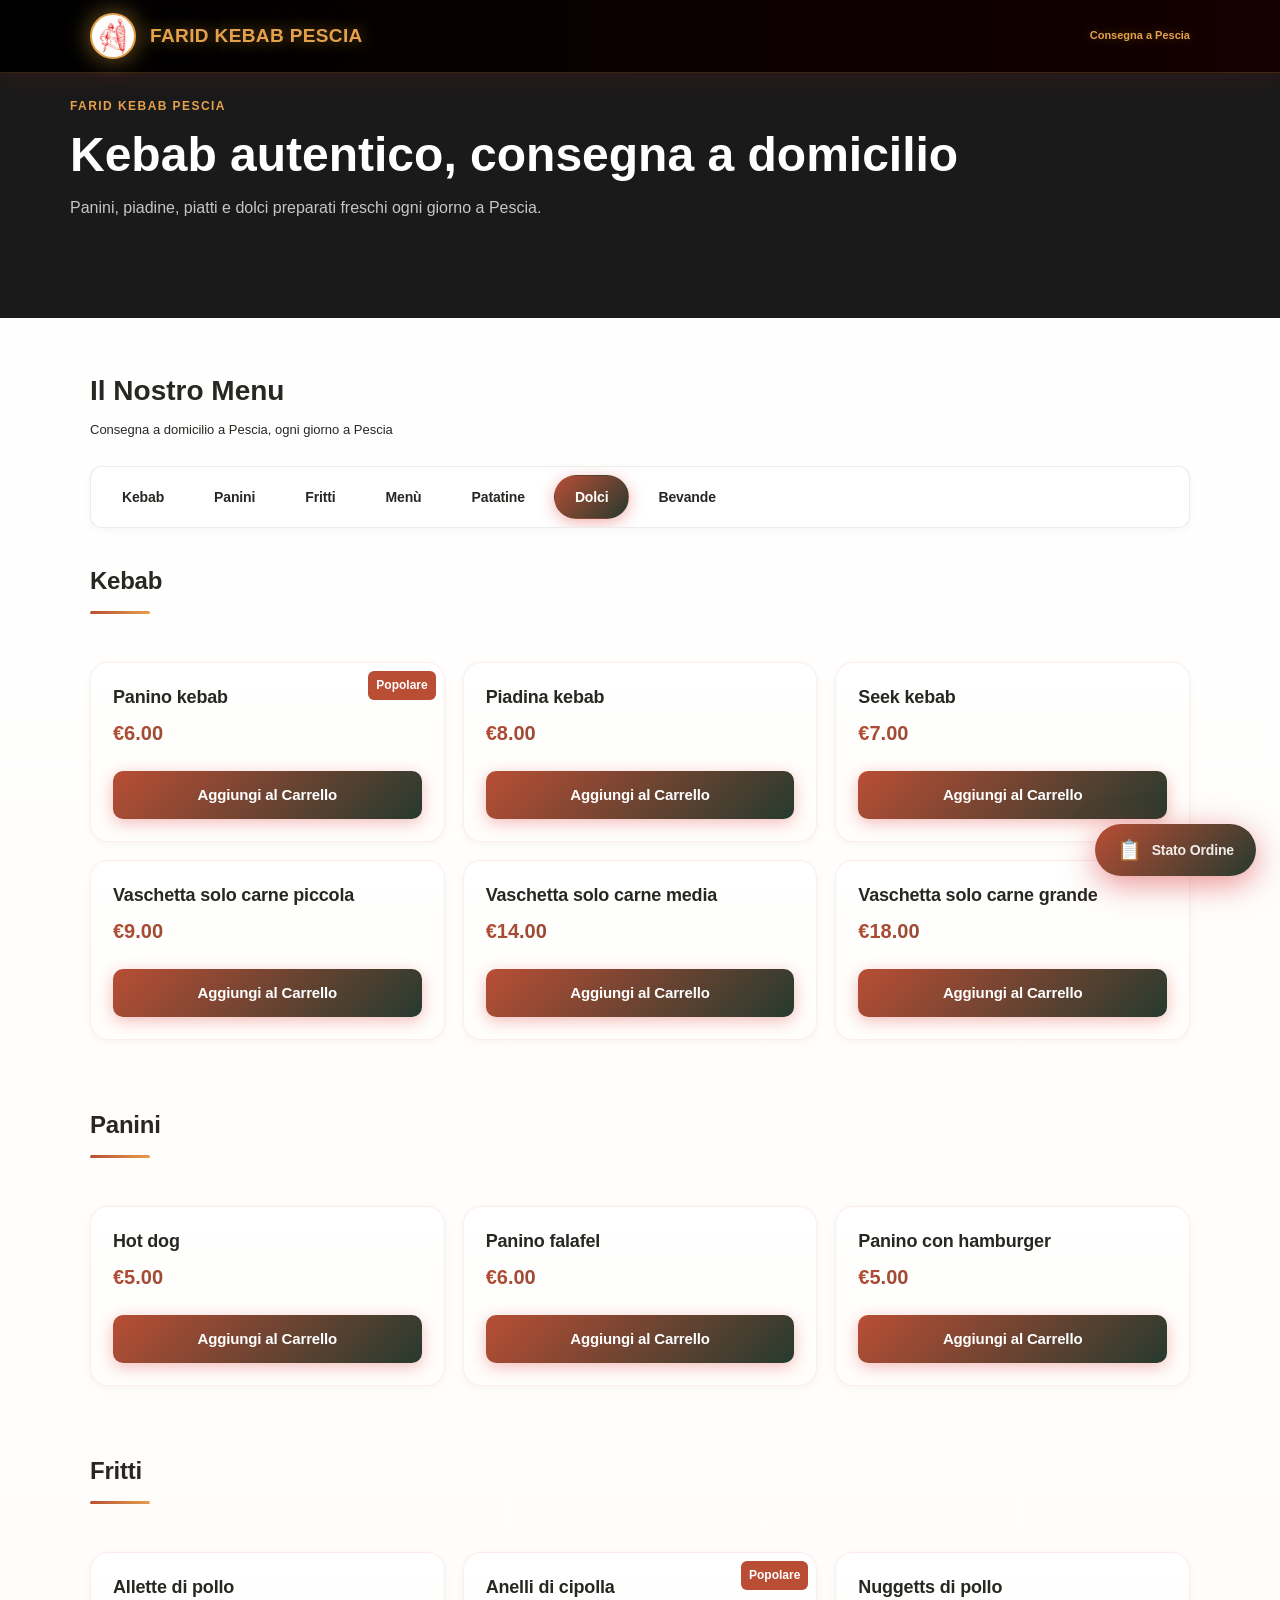
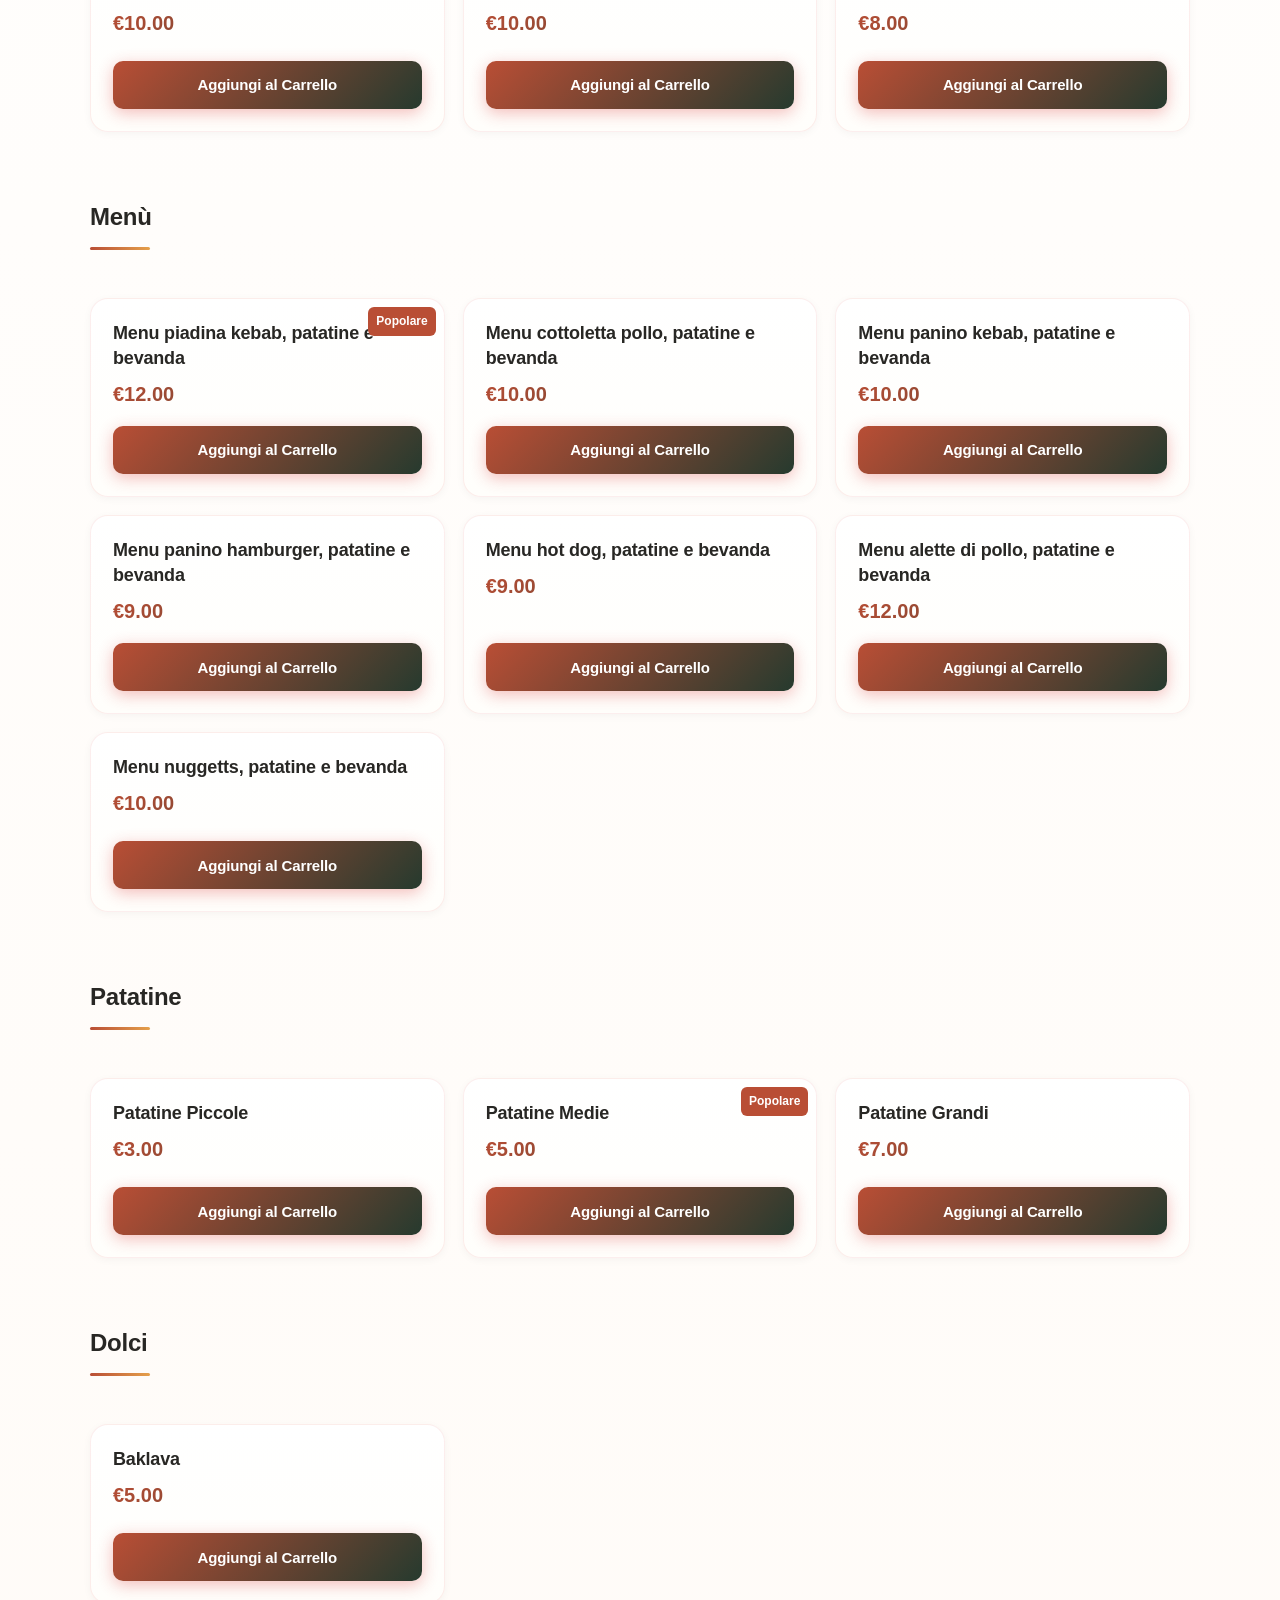
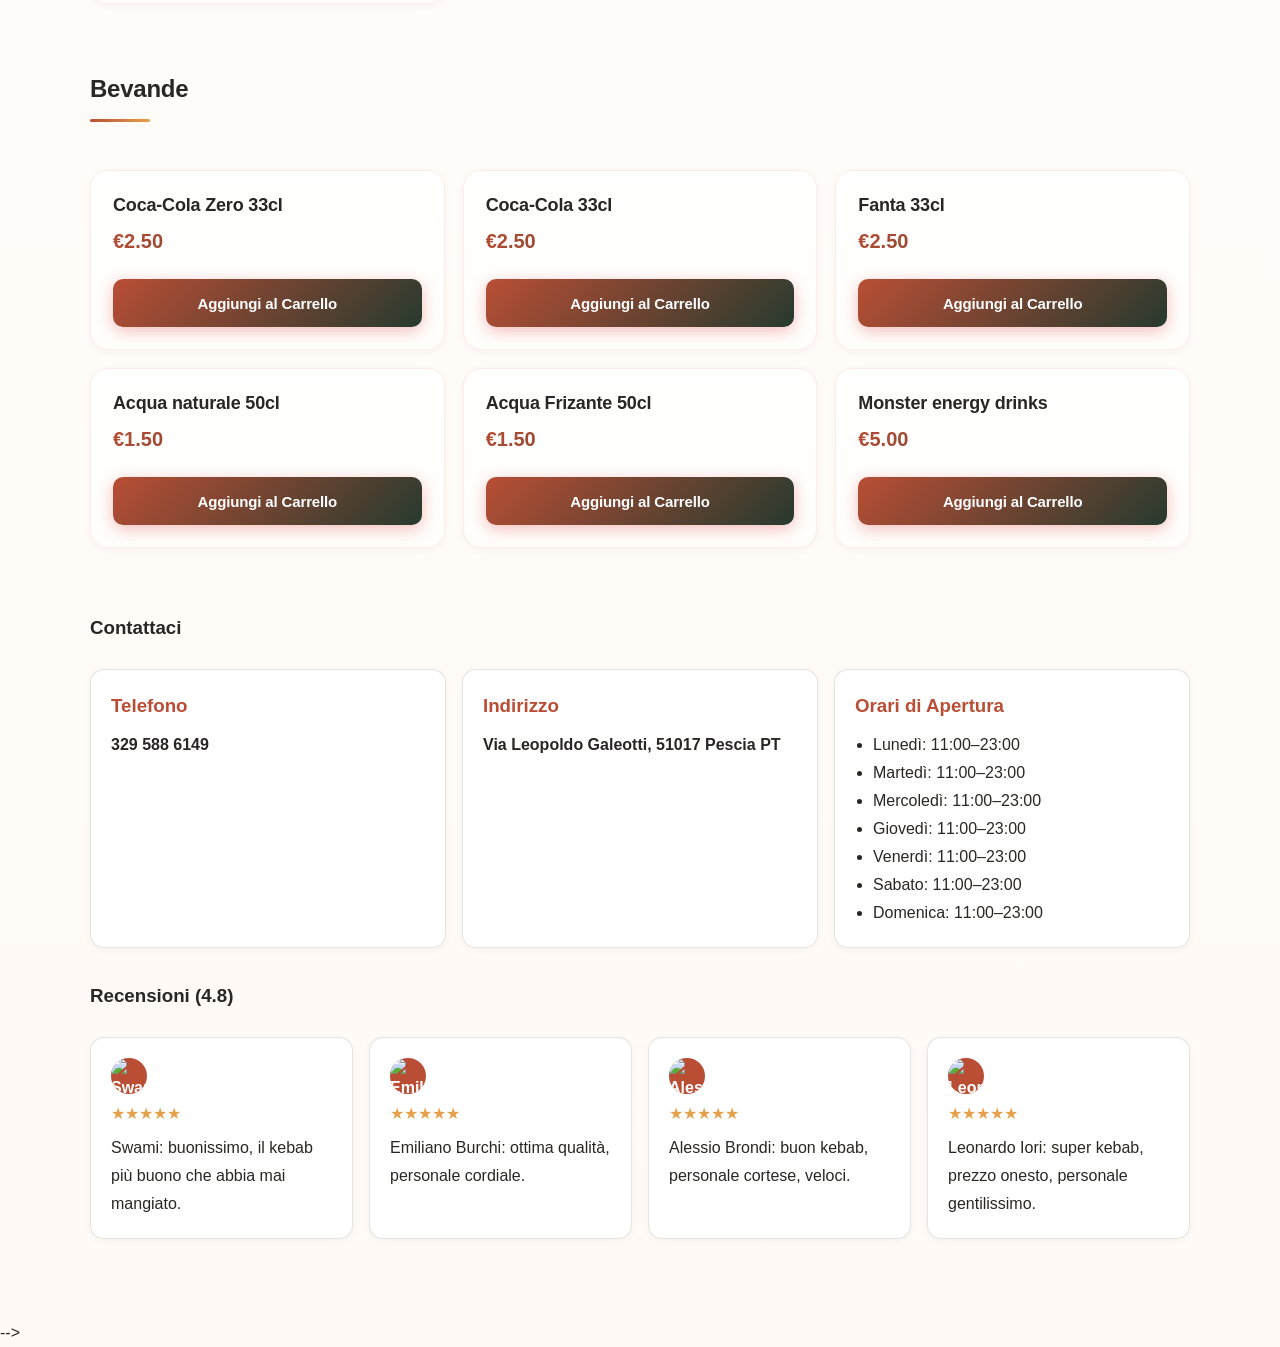
==== commit 9a5d0d4b: "Make site installable (PWA manifest/sw) and add Farid Kebab logo icons" ====
--- a/index.html
+++ b/index.html
@@ -7,7 +7,11 @@
     <meta name="theme-color" content="#000000">
     <meta name="apple-mobile-web-app-capable" content="yes">
     <meta name="apple-mobile-web-app-status-bar-style" content="black-translucent">
+    <meta name="apple-mobile-web-app-title" content="Farid Kebab">
     <title>FARID KEBAB PESCIA - Consegna a domicilio</title>
+    <link rel="icon" type="image/png" href="ali-kebabbaro-logo.png">
+    <link rel="apple-touch-icon" href="icon-192.png">
+    <link rel="manifest" href="manifest.json">
     <link rel="preconnect" href="https://backend-1-osni.onrender.com">
     <link rel="stylesheet" href="style.css">
 </head>
@@ -470,12 +474,18 @@
 buildTimes("delivery-time");buildTimes("pickup-time");
 </script>
 
-<!-- <script>
+<!-- <!-- <script>
 (function(){const now=new Date();const parts=new Intl.DateTimeFormat("en-GB",{timeZone:"Europe/Rome",hour:"2-digit",minute:"2-digit",hour12:false}).formatToParts(now);const h=parseInt(parts.find(p=>p.type==="hour").value,10);const m=parseInt(parts.find(p=>p.type==="minute").value,10);const mins=h*60+m;if(mins>=23*60 || mins<11*60){const b=document.createElement("div");b.textContent="Ristorante chiuso per oggi";b.style.cssText="position:fixed;bottom:0;left:0;right:0;background:#000;color:#fff;text-align:center;padding:16px;font-weight:bold;z-index:9999;font-size:18px";document.body.appendChild(b);const btn=document.getElementById("checkout-submit");if(btn)btn.disabled=true;document.querySelectorAll(".add-to-cart-btn").forEach(b=>{b.disabled=true;b.style.opacity="0.5";});document.querySelectorAll(".dish-card").forEach(c=>{c.style.pointerEvents="none";c.style.opacity="0.6";});}})();
-</script> -->
+</script> --> -->
 
 
 
 <div id="my-order-modal" class="modal"><div class="modal-content"><h3>Order Status</h3><div id="my-order-status"></div></div></div>
+
+<script>
+if ("serviceWorker" in navigator) {
+  window.addEventListener("load", function(){ navigator.serviceWorker.register("./sw.js").catch(function(){}); });
+}
+</script>
 </body>
 </html>
--- a/style.css
+++ b/style.css
@@ -881,3 +881,18 @@
 
 .badge { position:absolute; top:8px; right:8px; background:var(--primary); color:#fff; padding:4px 8px; border-radius:6px; font-size:12px; font-weight:700; }
 .dish-card { position: relative; }
+
+
+/* Order status timeline */
+.order-timeline{display:flex;gap:6px;align-items:flex-start;overflow-x:auto;padding:8px 0 4px;margin-bottom:10px}
+.tl-step{display:flex;flex-direction:column;align-items:center;min-width:64px;font-size:11px;color:#999;text-align:center}
+.tl-dot{width:12px;height:12px;border-radius:50%;background:#ddd;margin-bottom:4px}
+.tl-step.done .tl-dot{background:#4caf50}
+.tl-step.current .tl-dot{background:var(--primary,#B94E35);box-shadow:0 0 0 4px rgba(185,78,53,.15)}
+.tl-step.done .tl-label,.tl-step.current .tl-label{color:#222;font-weight:600}
+.tl-step.rejected .tl-dot{background:#c0392b}
+.order-current{font-weight:700;font-size:16px;margin:6px 0}
+.order-eta{color:#555;margin-bottom:8px}
+#my-order-status .order-items{list-style:none;padding:0;margin:8px 0}
+#my-order-status .order-items li{display:flex;justify-content:space-between;padding:4px 0;border-bottom:1px solid #eee;font-size:14px}
+#my-order-status .order-total{font-weight:700;font-size:16px;margin-top:8px;text-align:right}
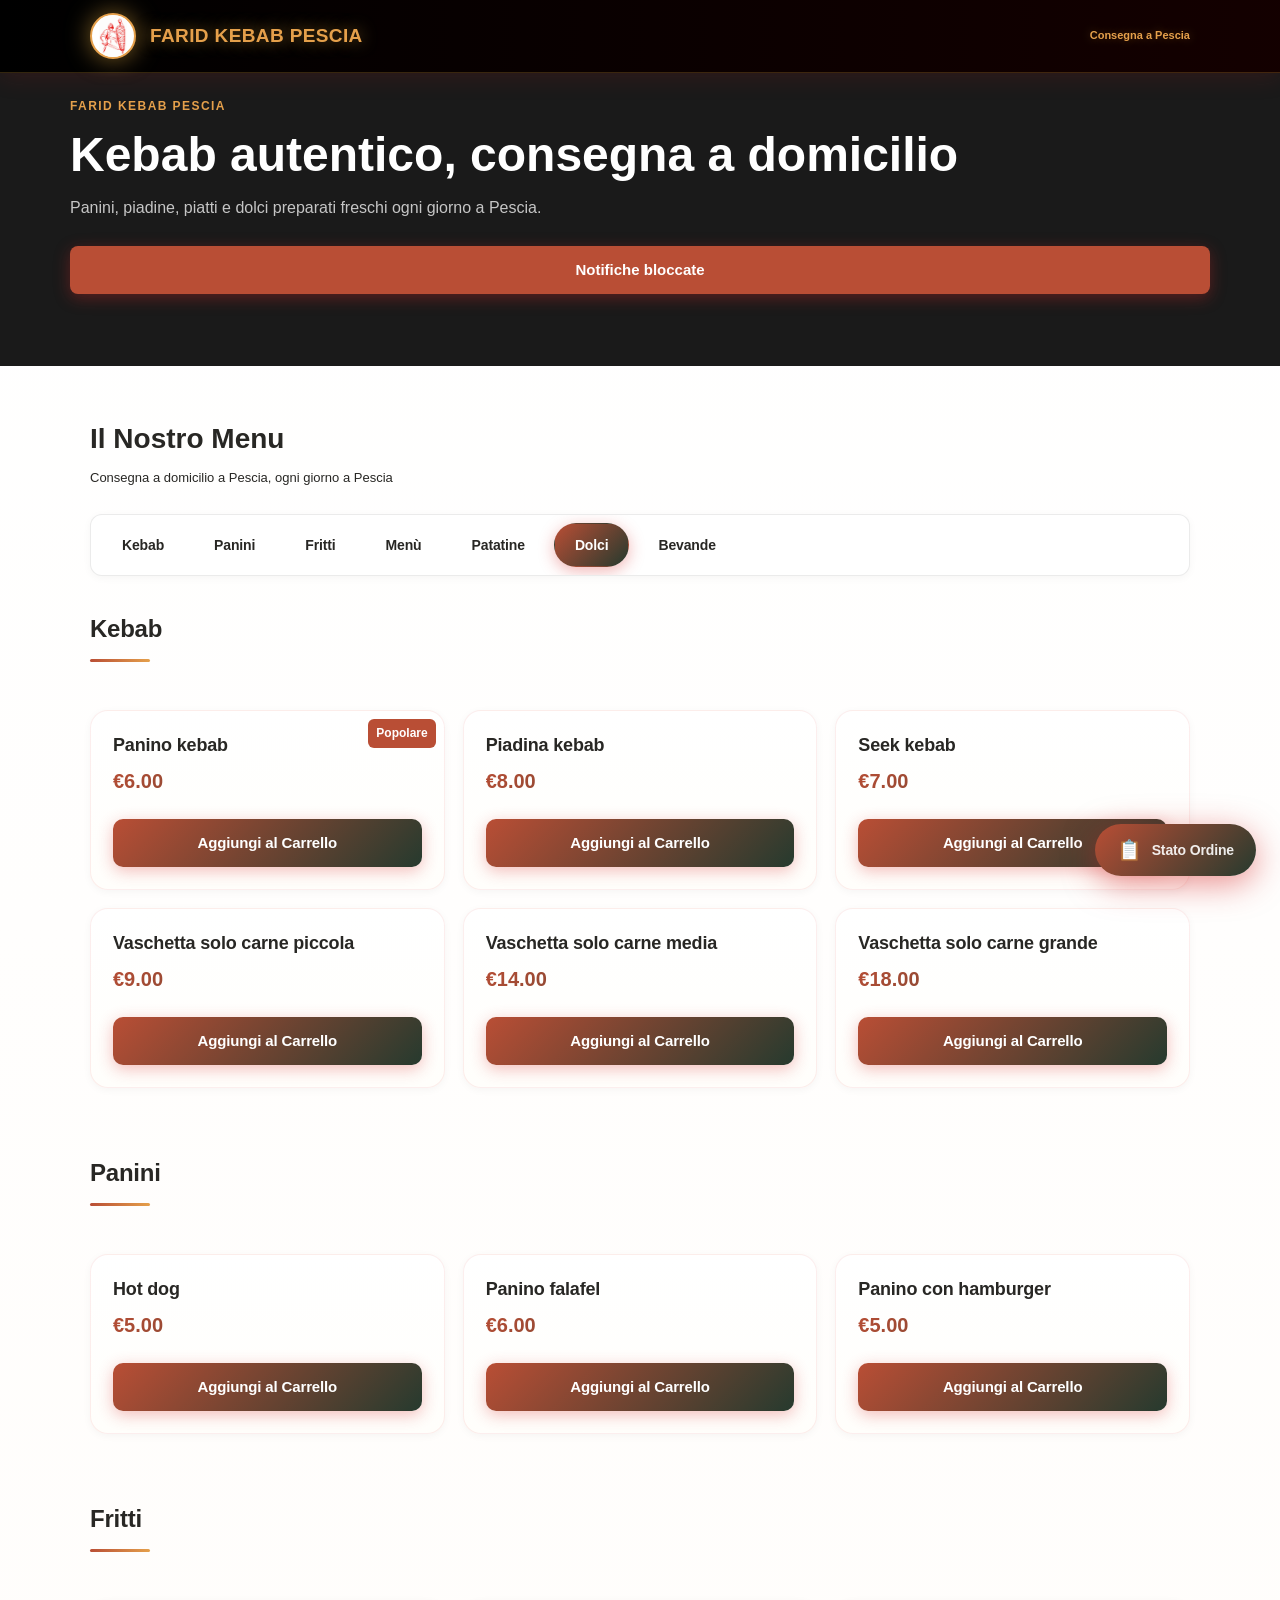
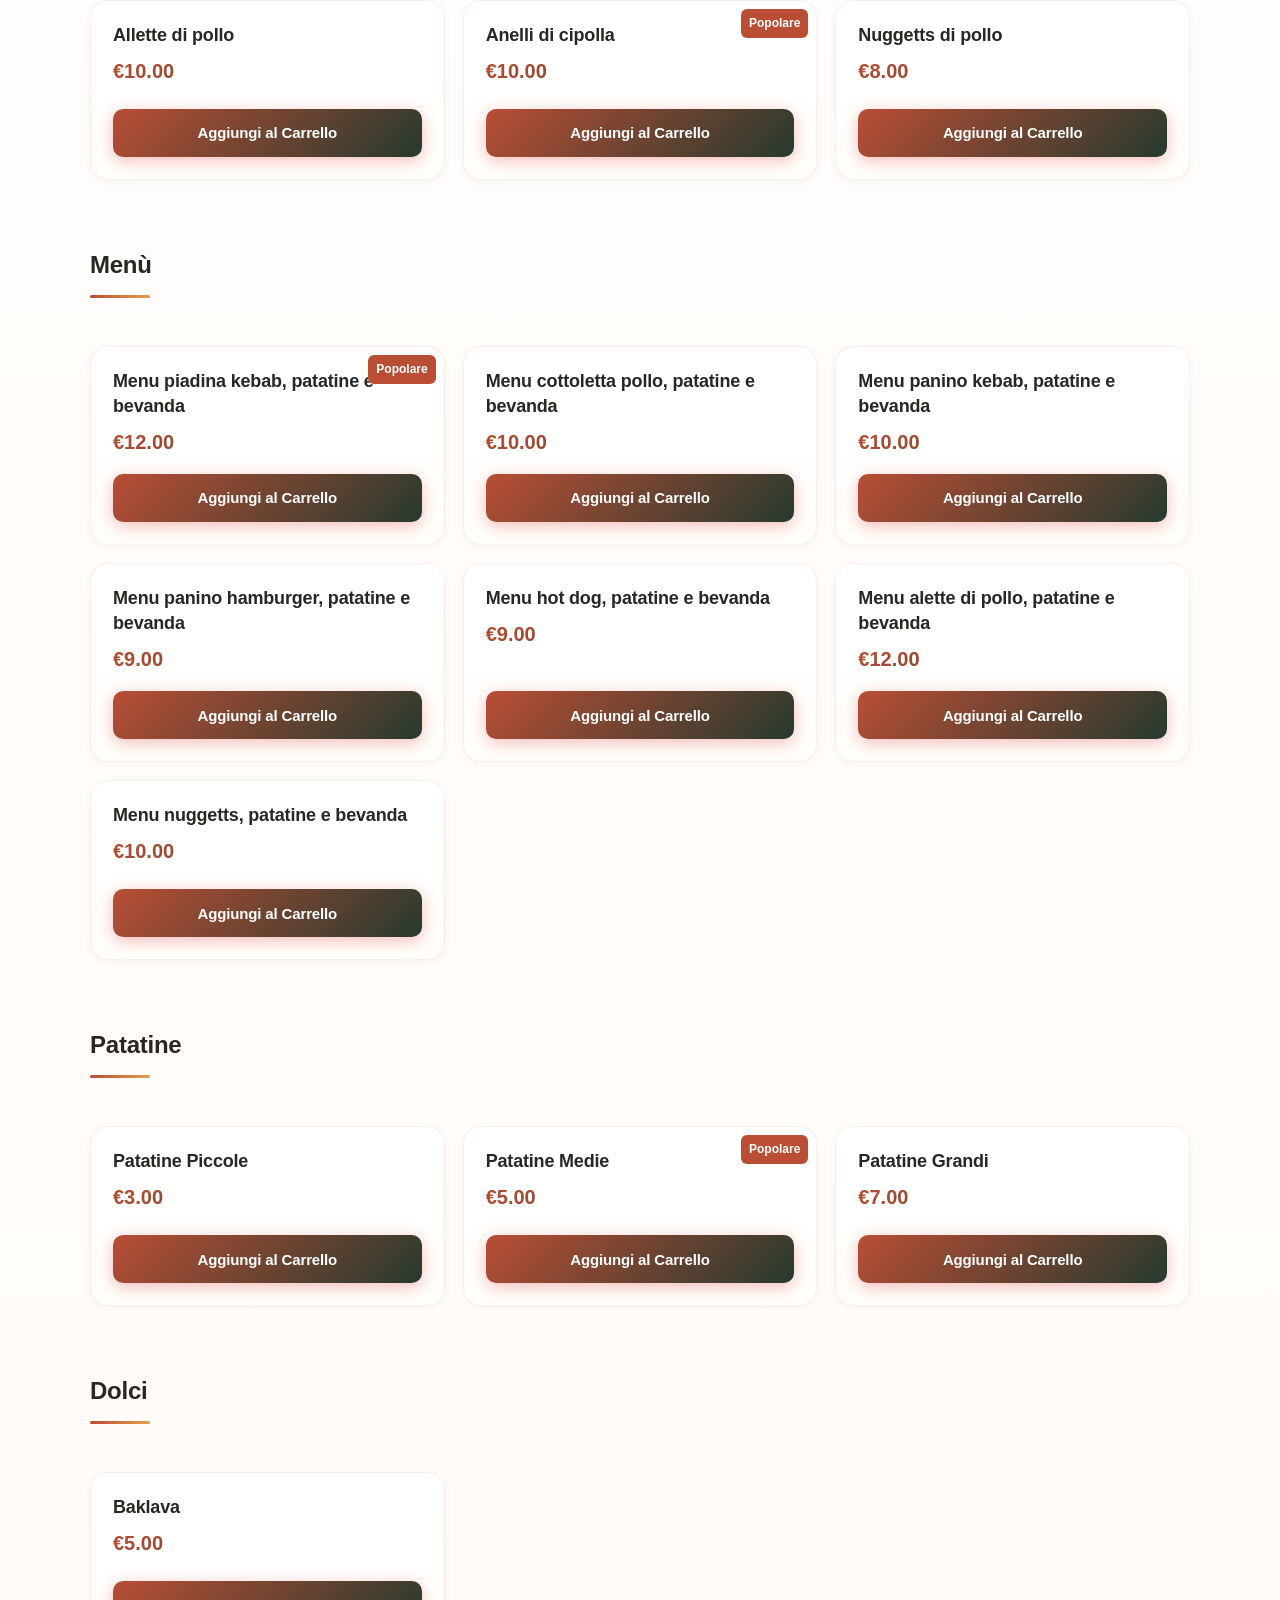
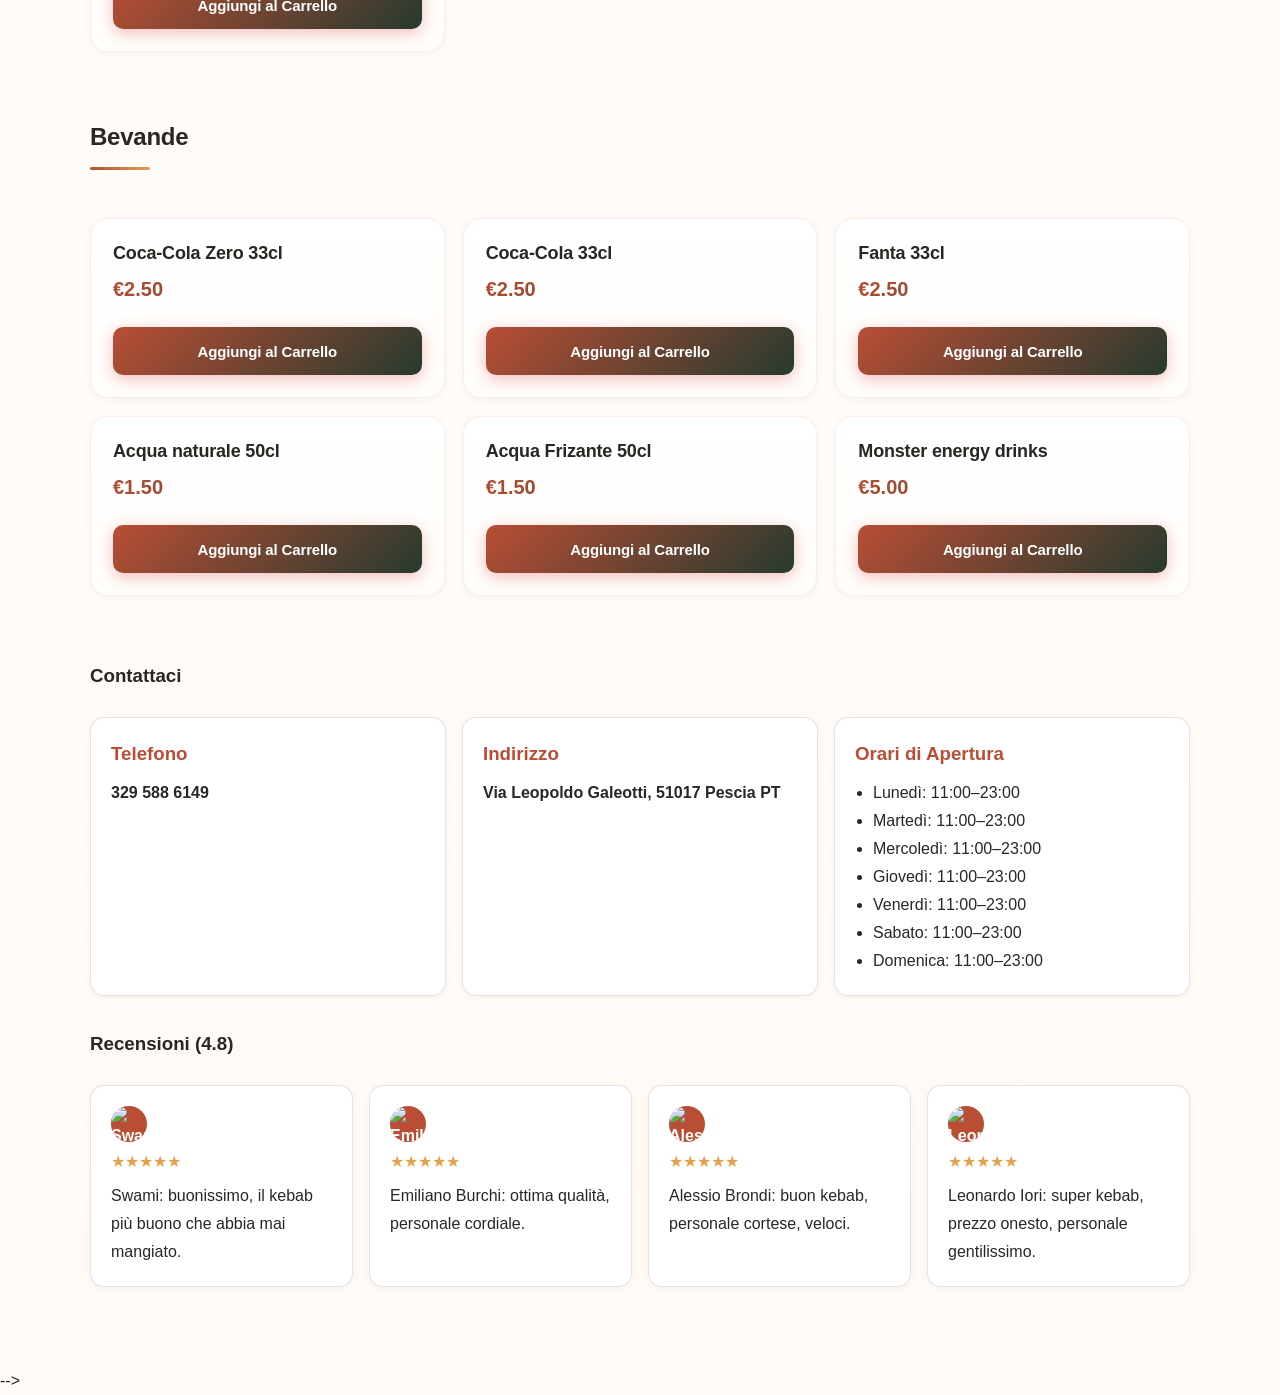
==== commit 538f108d: "Add visible enable-notifications button" ====
--- a/index.html
+++ b/index.html
@@ -31,6 +31,7 @@
             <h1 class="hero-title">Kebab autentico, consegna a domicilio</h1>
             <p class="hero-sub">Panini, piadine, piatti e dolci preparati freschi ogni giorno a Pescia.</p>
             <div class="hero-actions">
+                <button id="enable-notifications-banner-btn" type="button" class="modal-add enable-notifications-btn" style="display:none;">Attiva notifiche</button>
             </div>
         </div>
     </header>
@@ -163,7 +164,6 @@
         <span class="cart-icon">🛒</span>
         <span class="cart-count" id="floating-cart-count">0</span>
         <span class="cart-total" id="floating-cart-total">€0.00</span>
-        <span style="font-size:10px;">min €15</span>
     </button>
 
     <!-- Order Modal -->
@@ -210,13 +210,6 @@
             <div id="checkout-summary"></div>
             <div class="checkout-form">
                 <div class="form-group">
-                    <label class="modal-label">Tipo di Ordine</label>
-                    <div class="radio-group">
-                        <label class="radio-label"><input type="radio" name="order_type" value="delivery" checked> Consegna</label>
-                        <label class="radio-label"><input type="radio" name="order_type" value="pickup"> Ritiro</label>
-                    </div>
-                </div>
-                <div class="form-group">
                     <label class="modal-label" for="customer-name">Nome Completo *</label>
                     <input type="text" id="customer-name" class="modal-textarea" style="min-height:auto;" placeholder="Il tuo nome">
                 </div>
@@ -228,30 +221,10 @@
                     <label class="modal-label" for="order-notes">Note Aggiuntive</label>
                     <textarea id="order-notes" class="modal-textarea" style="min-height:auto;" placeholder="Note per l'ordine (es. senza cipolla, salsa extra...)"></textarea>
                 </div>
-                <div class="form-group" id="address-group">
-                    <label class="modal-label">Consegna Address *</label>
-                    <p style="font-size:12px; color:#555; margin:4px 0;">Consegna a Pescia, ogni giorno a Pescia</p>
-                    <input type="text" id="addr-street" class="modal-textarea" style="min-height:auto; margin-top:8px;" placeholder="Via">
-                    <input type="text" id="addr-city" class="modal-textarea" style="min-height:auto; margin-top:8px;" placeholder="Città">
-                    <input type="text" id="addr-postcode" class="modal-textarea" style="min-height:auto; margin-top:8px;" placeholder="CAP">
-                    <div id="save-address-label-group" style="display:none; margin-top:8px;">
-                        <input type="text" id="address-label" class="modal-textarea" style="min-height:auto;" placeholder="Etichetta (es. Casa, Lavoro)">
-                    </div>
-                    <div id="saved-address-actions" style="display:none; margin-top:8px; gap:8px;">
-                        <button type="button" id="edit-address-btn" class="modal-cancel" style="flex:none; padding:6px 12px; font-size:13px;">Modifica</button>
-                        <button type="button" id="delete-address-btn" class="modal-cancel" style="flex:none; padding:6px 12px; font-size:13px;">Elimina</button>
-                    </div>
-                    <div style="margin-top:8px; display:flex; gap:8px; align-items:center; flex-wrap:wrap;">
-                        <label style="display:flex; align-items:center; gap:6px; font-size:14px; cursor:pointer;">
-                            <input type="checkbox" id="save-address-check"> Salva questo indirizzo per dopo
-                        </label>
-                        <button type="button" id="open-saved-addresses-btn" class="modal-cancel" style="flex:none; padding:6px 12px; font-size:13px;">Indirizzi Salvati</button>
-                    </div>
-                    <div id="delivery-distance-info" style="margin-top:8px; font-size:13px; color:#5a5040;"></div>
-                </div>
-                <div class="form-group" id="pickup-time-group" style="display:none;">
+                <div class="form-group" id="pickup-time-group">
                     <label class="modal-label">Orario di Ritiro</label>
                     <select id="pickup-time" class="modal-textarea" style="min-height:auto;">
+                    <option value="ASAP">Il prima possibile</option>
                     <option value="11:00">11:00</option>
                     <option value="11:30">11:30</option>
                     <option value="12:00">12:00</option>
@@ -281,79 +254,13 @@
                     </select>
                 </div>
                 <div class="form-group">
-                    <p style="font-size:13px; color:#555;">Pagamento solo in contanti: alla consegna o al ritiro.</p>
-                </div>
-                <div class="form-group" id="delivery-time-group">
-                    <label class="modal-label">Orario di Consegna</label>
-                    <div class="radio-group">
-                        <label class="radio-label"><input type="radio" name="delivery_timing" value="now" checked> Consegna Ora</label>
-                        <label class="radio-label"><input type="radio" name="delivery_timing" value="later"> Consegna Dopo</label>
-                    </div>
-                    <div id="custom-time-group" style="display:none; margin-top:8px;">
-                        <select id="delivery-time" class="modal-textarea" style="min-height:auto;">
-                        <option value="11:00">11:00</option>
-                        <option value="11:15">11:15</option>
-                        <option value="11:30">11:30</option>
-                        <option value="11:45">11:45</option>
-                        <option value="12:00">12:00</option>
-                        <option value="12:15">12:15</option>
-                        <option value="12:30">12:30</option>
-                        <option value="12:45">12:45</option>
-                        <option value="13:00">13:00</option>
-                        <option value="13:15">13:15</option>
-                        <option value="13:30">13:30</option>
-                        <option value="13:45">13:45</option>
-                        <option value="14:00">14:00</option>
-                        <option value="14:15">14:15</option>
-                        <option value="14:30">14:30</option>
-                        <option value="14:45">14:45</option>
-                        <option value="15:00">15:00</option>
-                        <option value="15:15">15:15</option>
-                        <option value="15:30">15:30</option>
-                        <option value="15:45">15:45</option>
-                        <option value="16:00">16:00</option>
-                        <option value="16:15">16:15</option>
-                        <option value="16:30">16:30</option>
-                        <option value="16:45">16:45</option>
-                        <option value="17:00">17:00</option>
-                        <option value="17:15">17:15</option>
-                        <option value="17:30">17:30</option>
-                        <option value="17:45">17:45</option>
-                        <option value="18:00">18:00</option>
-                        <option value="18:15">18:15</option>
-                        <option value="18:30">18:30</option>
-                        <option value="18:45">18:45</option>
-                        <option value="19:00">19:00</option>
-                        <option value="19:15">19:15</option>
-                        <option value="19:30">19:30</option>
-                        <option value="19:45">19:45</option>
-                        <option value="20:00">20:00</option>
-                        <option value="20:15">20:15</option>
-                        <option value="20:30">20:30</option>
-                        <option value="20:45">20:45</option>
-                        <option value="21:00">21:00</option>
-                        <option value="21:15">21:15</option>
-                        <option value="21:30">21:30</option>
-                        <option value="21:45">21:45</option>
-                        <option value="22:00">22:00</option>
-                        <option value="22:15">22:15</option>
-                        <option value="22:30">22:30</option>
-                        <option value="22:45">22:45</option>
-                        <option value="23:00">23:00</option>
-                        <option value="23:15">23:15</option>
-                        <option value="23:30">23:30</option>
-                        <option value="23:45">23:45</option>
-                        </select>
-                    </div>
+                    <p style="font-size:13px; color:#555;">Solo ritiro in negozio. Pagamento solo in contanti al ritiro.</p>
                 </div>
             </div>
             <div class="checkout-total">
-                <div>Subtotale: <span id="checkout-subtotal">€0.00</span></div>
-                <div>Consegna Fee: <span id="checkout-delivery">€0.00</span></div>
-                <div class="grand-total">Total: <span id="checkout-grand-total">€0.00</span></div>
+                <div class="grand-total">Totale: <span id="checkout-grand-total">€0.00</span></div>
             </div>
             <div id="checkout-status" class="checkout-status"></div>
-            <div id="min-order-msg" class="checkout-status error" style="display:none;"></div>
             <div class="modal-buttons">
                 <button class="modal-cancel" id="checkout-back">Indietro</button>
                 <button class="modal-add" id="checkout-submit" style="flex:2;">Invia Ordine</button>
@@ -467,6 +374,9 @@
       updateType();
     })();
     </script>
+    <script src="firebase-config.js"></script>
+    <script src="https://www.gstatic.com/firebasejs/10.12.5/firebase-app-compat.js"></script>
+    <script src="https://www.gstatic.com/firebasejs/10.12.5/firebase-messaging-compat.js"></script>
     <script src="script.js"></script>
 
 <script>
@@ -480,12 +390,34 @@
 
 
 
-<div id="my-order-modal" class="modal"><div class="modal-content"><h3>Order Status</h3><div id="my-order-status"></div></div></div>
+<div id="my-order-modal" class="modal"><div class="modal-content order-status-modal-content"><button class="modal-close" id="my-order-close" aria-label="Chiudi">&times;</button><h3>Stato Ordine</h3><button id="enable-order-notifications-btn" type="button" class="modal-add" style="display:none;margin:8px 0 12px;width:100%;">Attiva notifiche ordine</button><div id="my-order-status"></div></div></div>
 
 <script>
-if ("serviceWorker" in navigator) {
-  window.addEventListener("load", function(){ navigator.serviceWorker.register("./sw.js").catch(function(){}); });
-}
+(function(){
+  if (!('serviceWorker' in navigator)) return;
+  window.addEventListener('load', function(){
+    console.log('[FCM] registering app SW ./sw.js');
+    navigator.serviceWorker.register('./sw.js').catch(function(e){ console.warn('[FCM] app SW register failed', e); });
+
+    console.log('[FCM] registering messaging SW ./firebase-messaging-sw.js (isolated scope)');
+    navigator.serviceWorker.register('./firebase-messaging-sw.js', { scope: './firebase-cloud-messaging-push-scope/' }).then(function(reg){
+      window.__fcmSwReg = reg;
+      window.__fcmSwReady = Promise.resolve(reg);
+      console.log('[FCM] messaging SW registered', reg && reg.scope);
+      try{
+        if (window.firebase && firebase.messaging && window.FIREBASE_CONFIG && window.FIREBASE_CONFIG.apiKey && window.FIREBASE_CONFIG.apiKey.indexOf('REPLACE_') !== 0) {
+          if (!firebase.apps.length) firebase.initializeApp(window.FIREBASE_CONFIG);
+          var messaging = firebase.messaging();
+          try { if (messaging.useServiceWorker) messaging.useServiceWorker(reg); } catch(e) { console.warn('[FCM] useServiceWorker error', e); }
+          window.__fcmMessaging = messaging;
+          console.log('[FCM] messaging initialized with scoped SW');
+        } else {
+          console.warn('[FCM] messaging not initialized (config/sdk missing or placeholder)');
+        }
+      }catch(e){ console.warn('[FCM] messaging init error', e); }
+    }).catch(function(e){ console.warn('[FCM] messaging SW register failed', e); });
+  });
+})();
 </script>
 </body>
 </html>
--- a/style.css
+++ b/style.css
@@ -10,6 +10,9 @@
     --text-primary: #282724;
     --text-secondary: #282724;
     --text-muted: #282724;
+    --contrast: #1a1a1a;
+    --selection: #a1a1a1;
+    --highlight: #cfcfcf;
     --border: rgba(40,39,36,0.12);
     --border-light: rgba(26,26,26,0.04);
     --shadow-xs: 0 1px 2px rgba(0,0,0,0.02);
@@ -27,9 +30,11 @@
 
 * { 
     box-sizing: border-box; 
-    -webkit-tap-highlight-color: transparent;
+    -webkit-tap-highlight-color: var(--highlight);
     touch-action: manipulation;
 }
+::selection { background: var(--selection); color: var(--contrast); }
+::-moz-selection { background: var(--selection); color: var(--contrast); }
 html, body { 
     width: 100%; 
     max-width: 100%; 
@@ -896,3 +901,6 @@
 #my-order-status .order-items{list-style:none;padding:0;margin:8px 0}
 #my-order-status .order-items li{display:flex;justify-content:space-between;padding:4px 0;border-bottom:1px solid #eee;font-size:14px}
 #my-order-status .order-total{font-weight:700;font-size:16px;margin-top:8px;text-align:right}
+.order-status-modal-content{max-width:560px;width:95%;max-height:85vh;overflow-y:auto;padding-top:18px;}
+.order-status-modal-content h3{margin-right:28px;}
+#my-order-status{min-height:140px;}
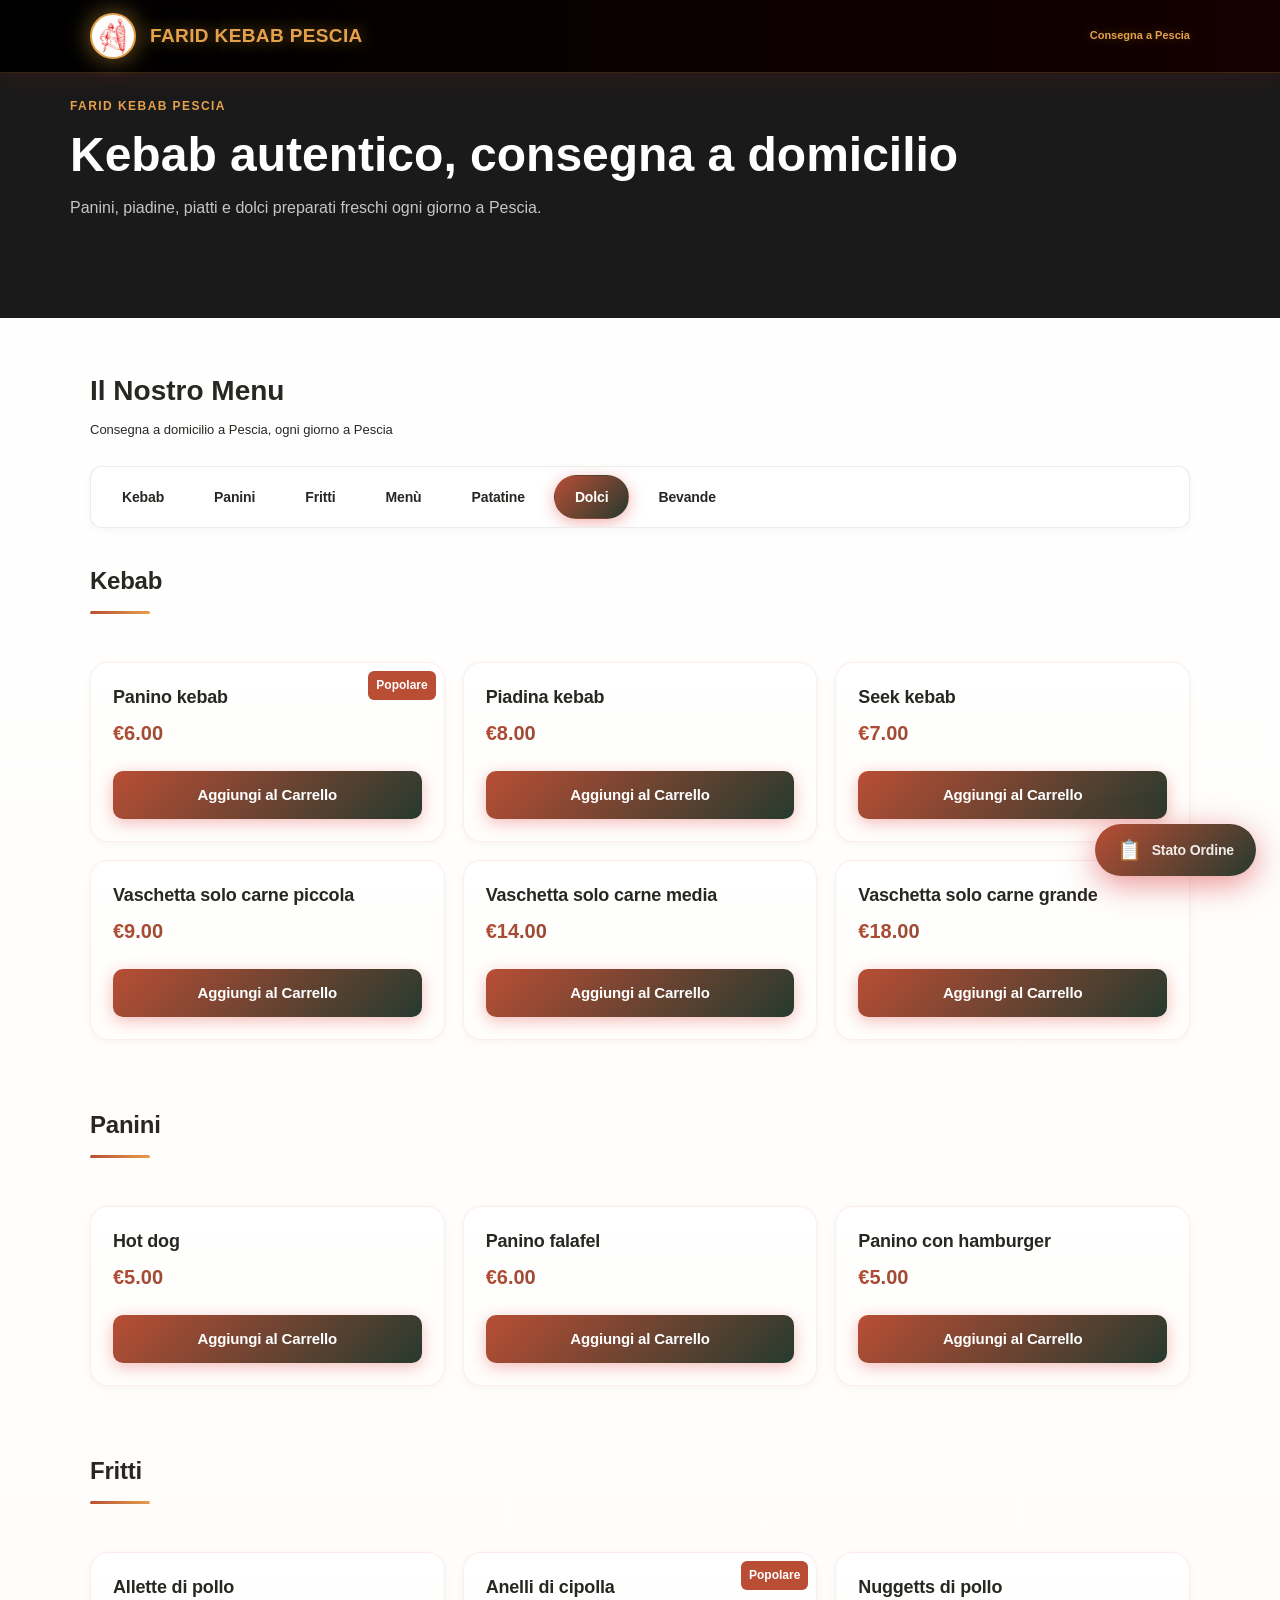
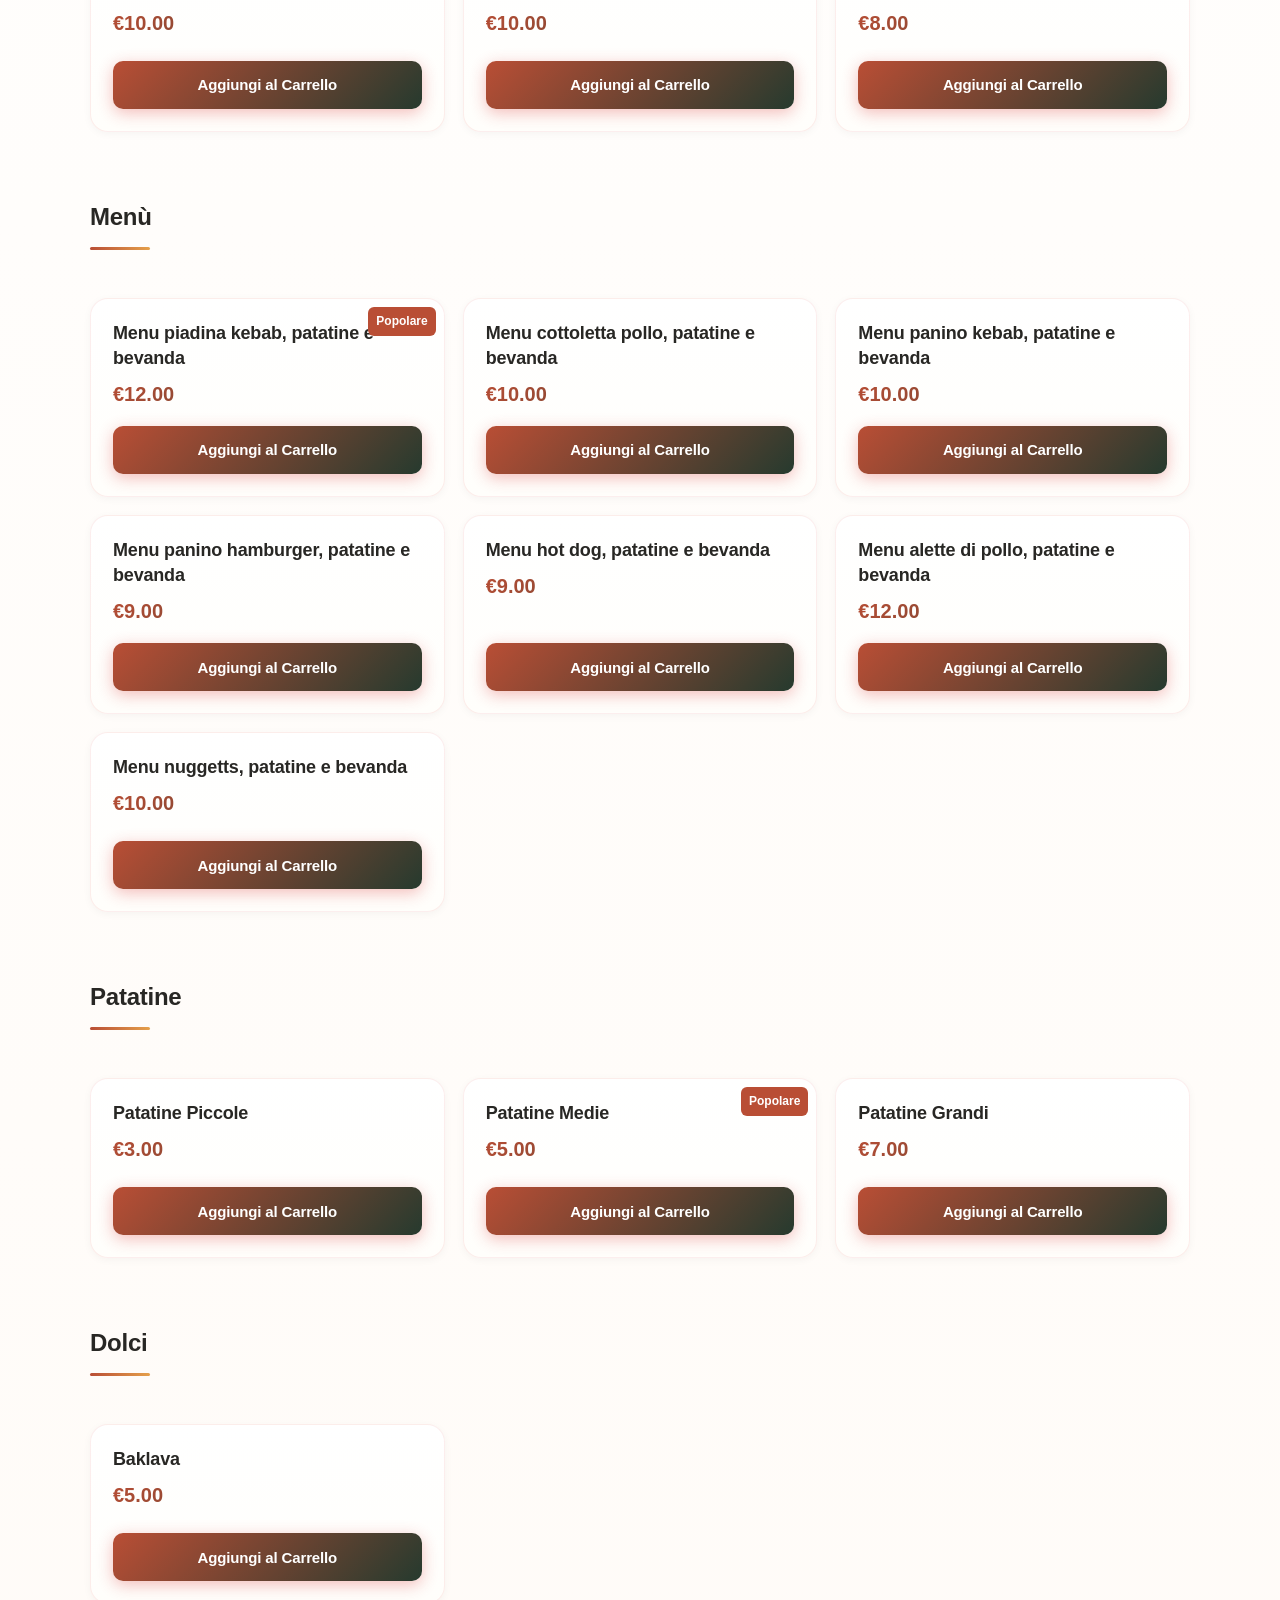
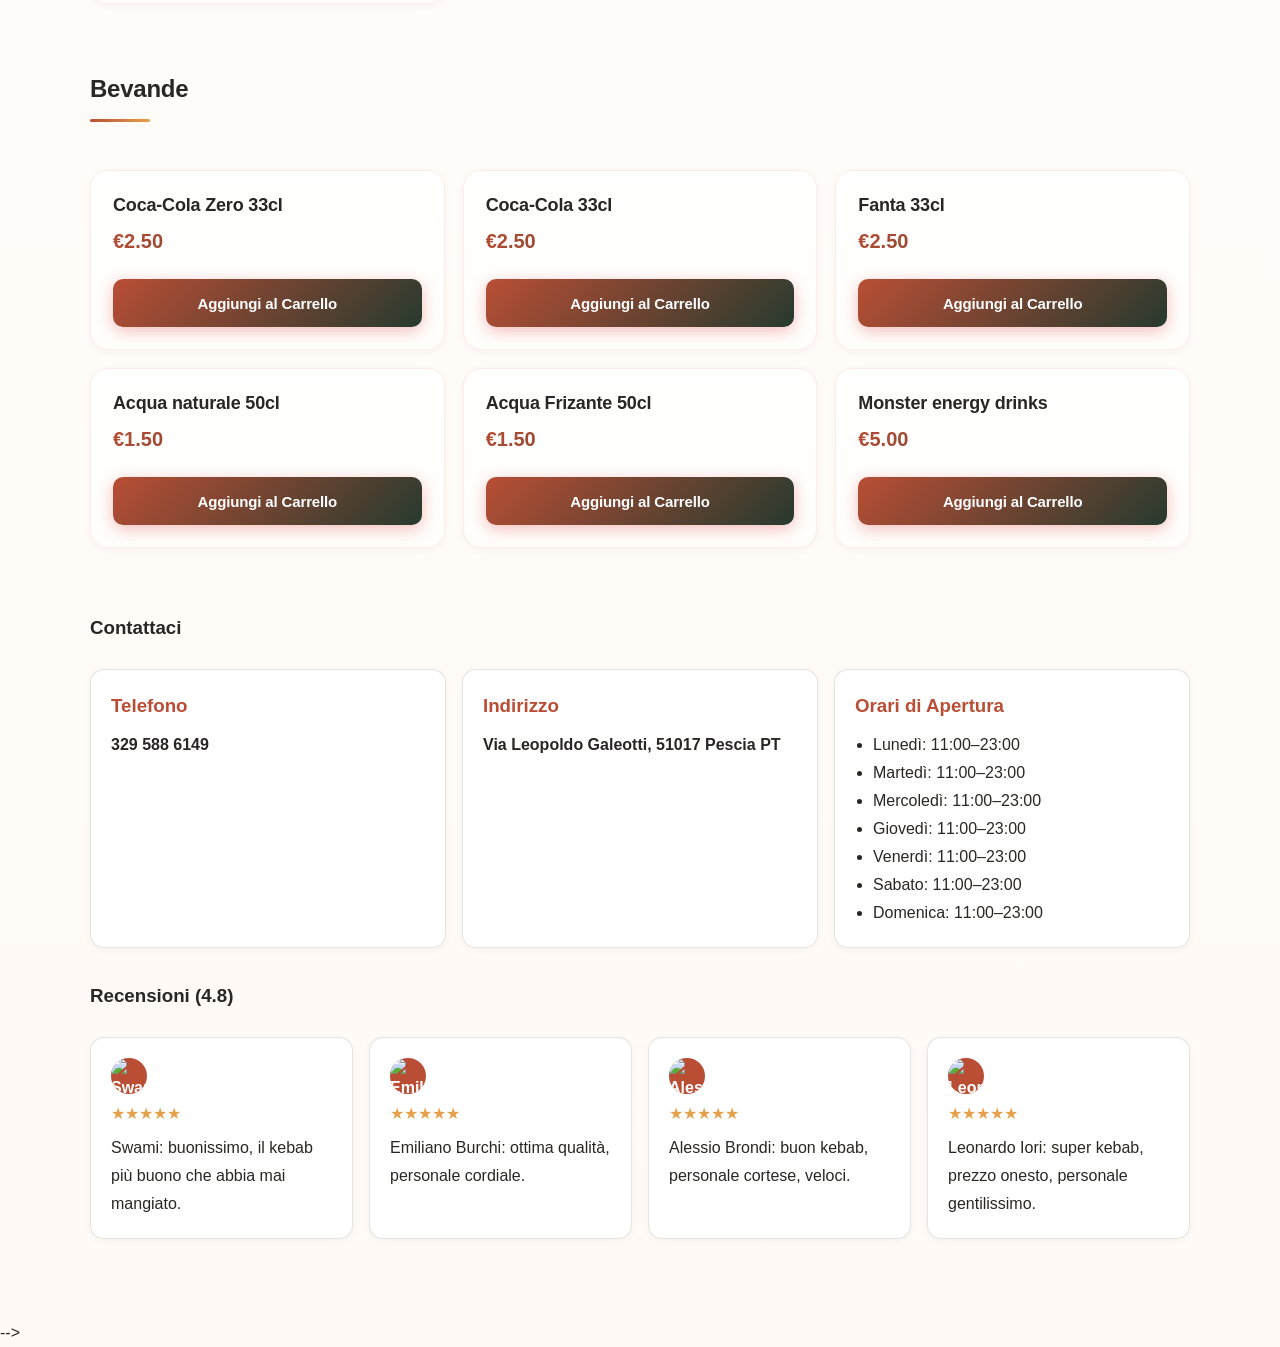
==== commit 59c62dcb: "Add automatic floating notification popup with iOS A2HS guide" ====
--- a/index.html
+++ b/index.html
@@ -31,7 +31,6 @@
             <h1 class="hero-title">Kebab autentico, consegna a domicilio</h1>
             <p class="hero-sub">Panini, piadine, piatti e dolci preparati freschi ogni giorno a Pescia.</p>
             <div class="hero-actions">
-                <button id="enable-notifications-banner-btn" type="button" class="modal-add enable-notifications-btn" style="display:none;">Attiva notifiche</button>
             </div>
         </div>
     </header>
@@ -392,6 +391,12 @@
 
 <div id="my-order-modal" class="modal"><div class="modal-content order-status-modal-content"><button class="modal-close" id="my-order-close" aria-label="Chiudi">&times;</button><h3>Stato Ordine</h3><button id="enable-order-notifications-btn" type="button" class="modal-add" style="display:none;margin:8px 0 12px;width:100%;">Attiva notifiche ordine</button><div id="my-order-status"></div></div></div>
 
+<div id="notification-popup" class="notification-popup" style="display:none;" role="dialog" aria-live="polite" aria-label="Notifiche ordine">
+  <button type="button" id="notification-popup-close" class="notification-popup-close" aria-label="Chiudi">&times;</button>
+  <button type="button" id="enable-notifications-popup-btn" class="modal-add notification-popup-btn" style="display:none;">🔔 Attiva notifiche ordine</button>
+  <div id="notification-popup-ios-guide" class="notification-popup-guide" style="display:none;"></div>
+</div>
+
 <script>
 (function(){
   if (!('serviceWorker' in navigator)) return;
--- a/style.css
+++ b/style.css
@@ -888,7 +888,16 @@
 .dish-card { position: relative; }
 
 
-/* Order status timeline */
+/* Notification popup & iOS A2HS guide */
+.notification-popup{display:none;position:fixed;bottom:16px;left:50%;transform:translateX(-50%);z-index:9999;width:calc(100% - 24px);max-width:420px;background:#fff;border:1px solid #e5e0d6;border-radius:12px;box-shadow:0 8px 24px rgba(0,0,0,.18);padding:12px 14px;padding-right:34px;box-sizing:border-box;}
+.notification-popup-close{position:absolute;top:6px;right:8px;border:none;background:transparent;color:#8a8478;font-size:18px;line-height:1;cursor:pointer;padding:2px 4px;}
+.notification-popup-btn{width:100%;margin:0;font-size:14px;padding:10px 12px;}
+.notification-popup-guide{color:#6b655a;font-size:11px;line-height:1.45;}
+.notification-popup-guide strong{font-size:11px;color:#4a453c;font-weight:600;}
+.notification-popup-guide ul{margin:6px 0 4px;padding-left:16px;}
+.notification-popup-guide li{margin:3px 0;}
+.notification-popup-guide .ios-a2hs-footer{margin-top:4px;color:#7a7468;}
+@media (min-width:600px){.notification-popup-guide{font-size:12px;}}
 .order-timeline{display:flex;gap:6px;align-items:flex-start;overflow-x:auto;padding:8px 0 4px;margin-bottom:10px}
 .tl-step{display:flex;flex-direction:column;align-items:center;min-width:64px;font-size:11px;color:#999;text-align:center}
 .tl-dot{width:12px;height:12px;border-radius:50%;background:#ddd;margin-bottom:4px}
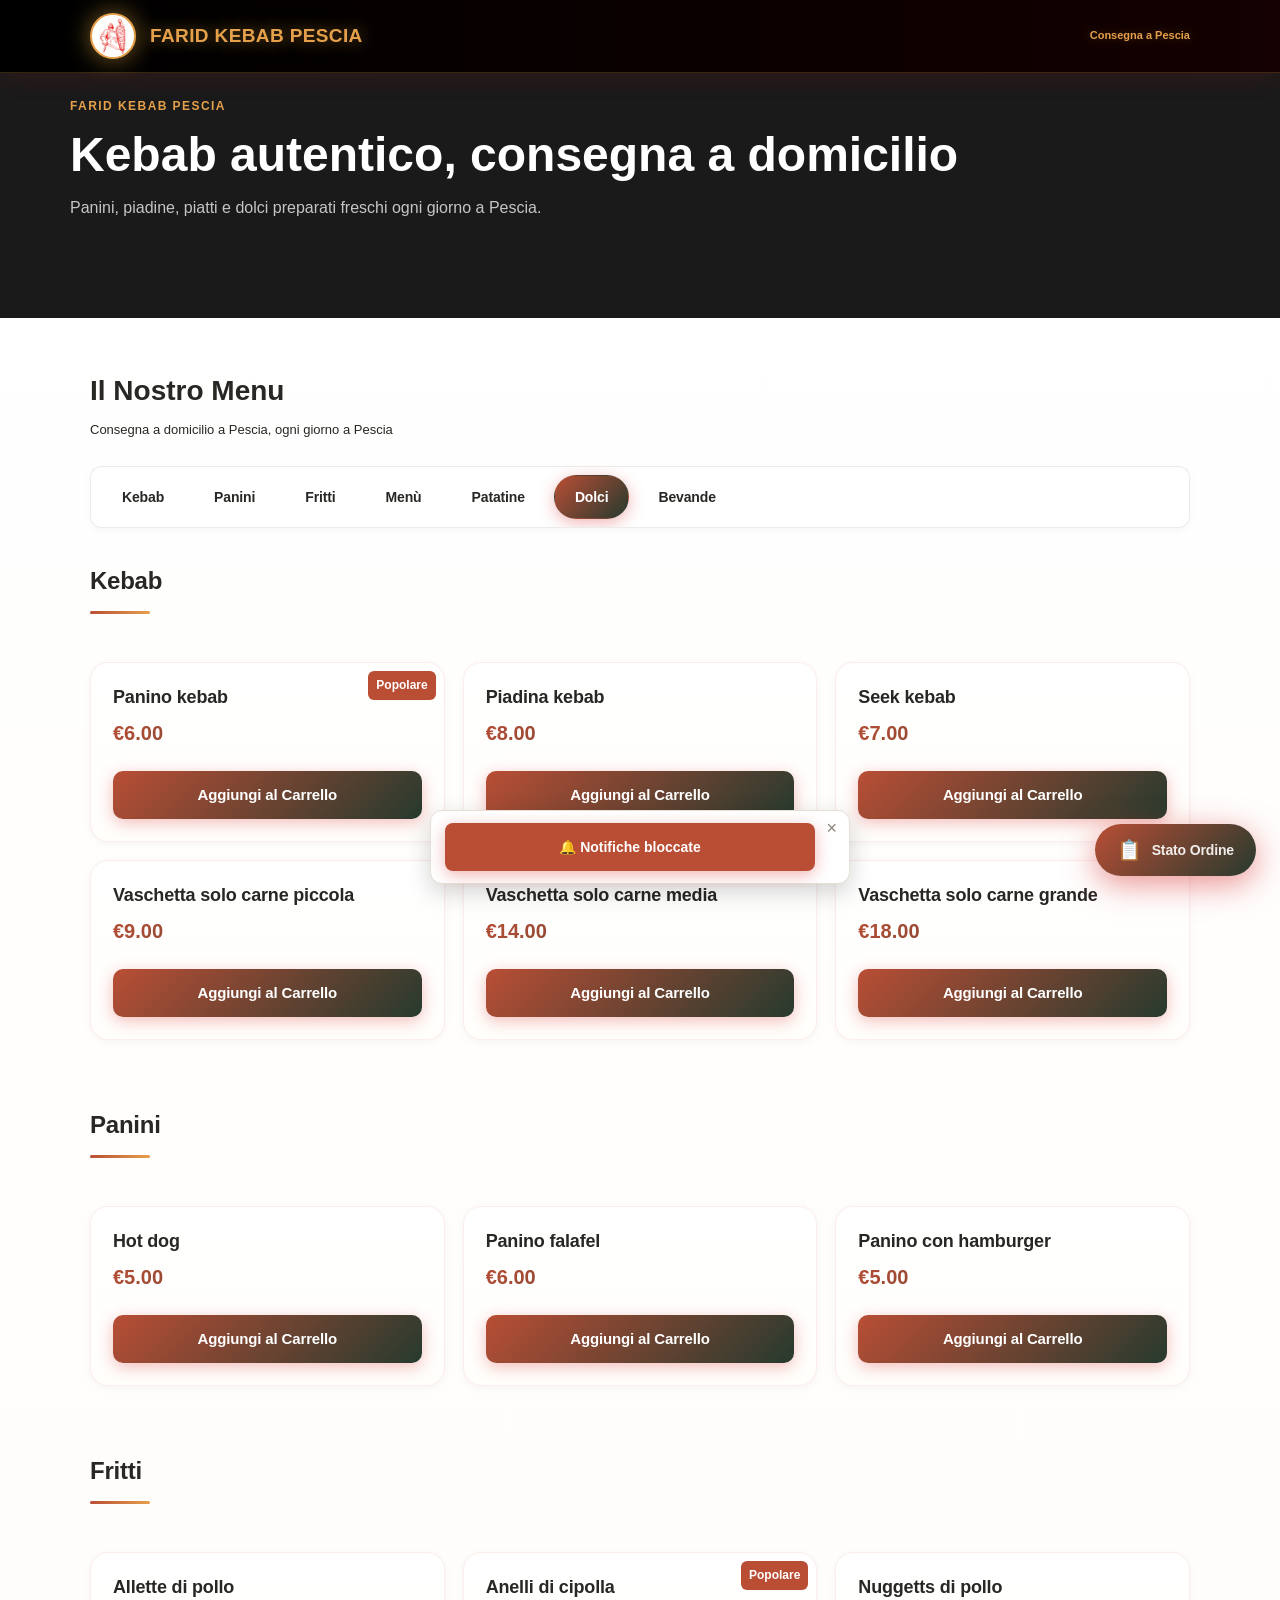
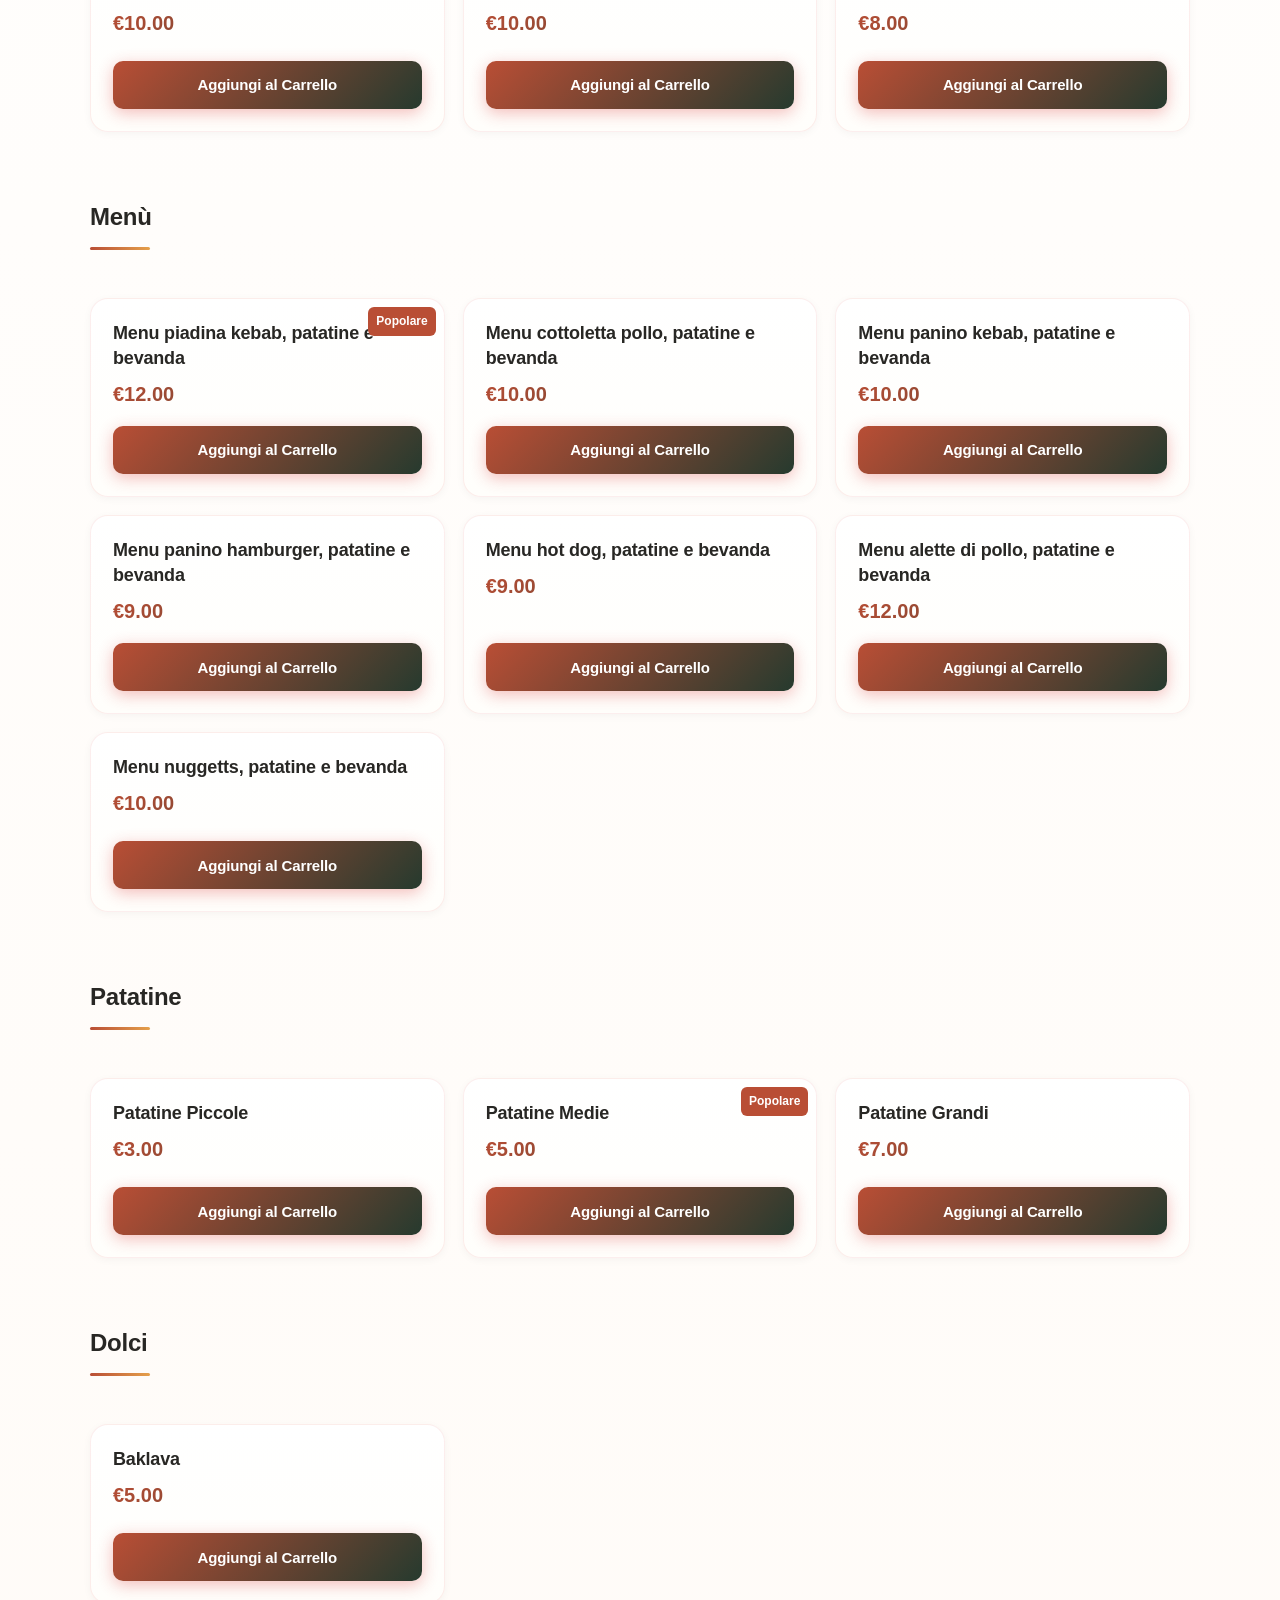
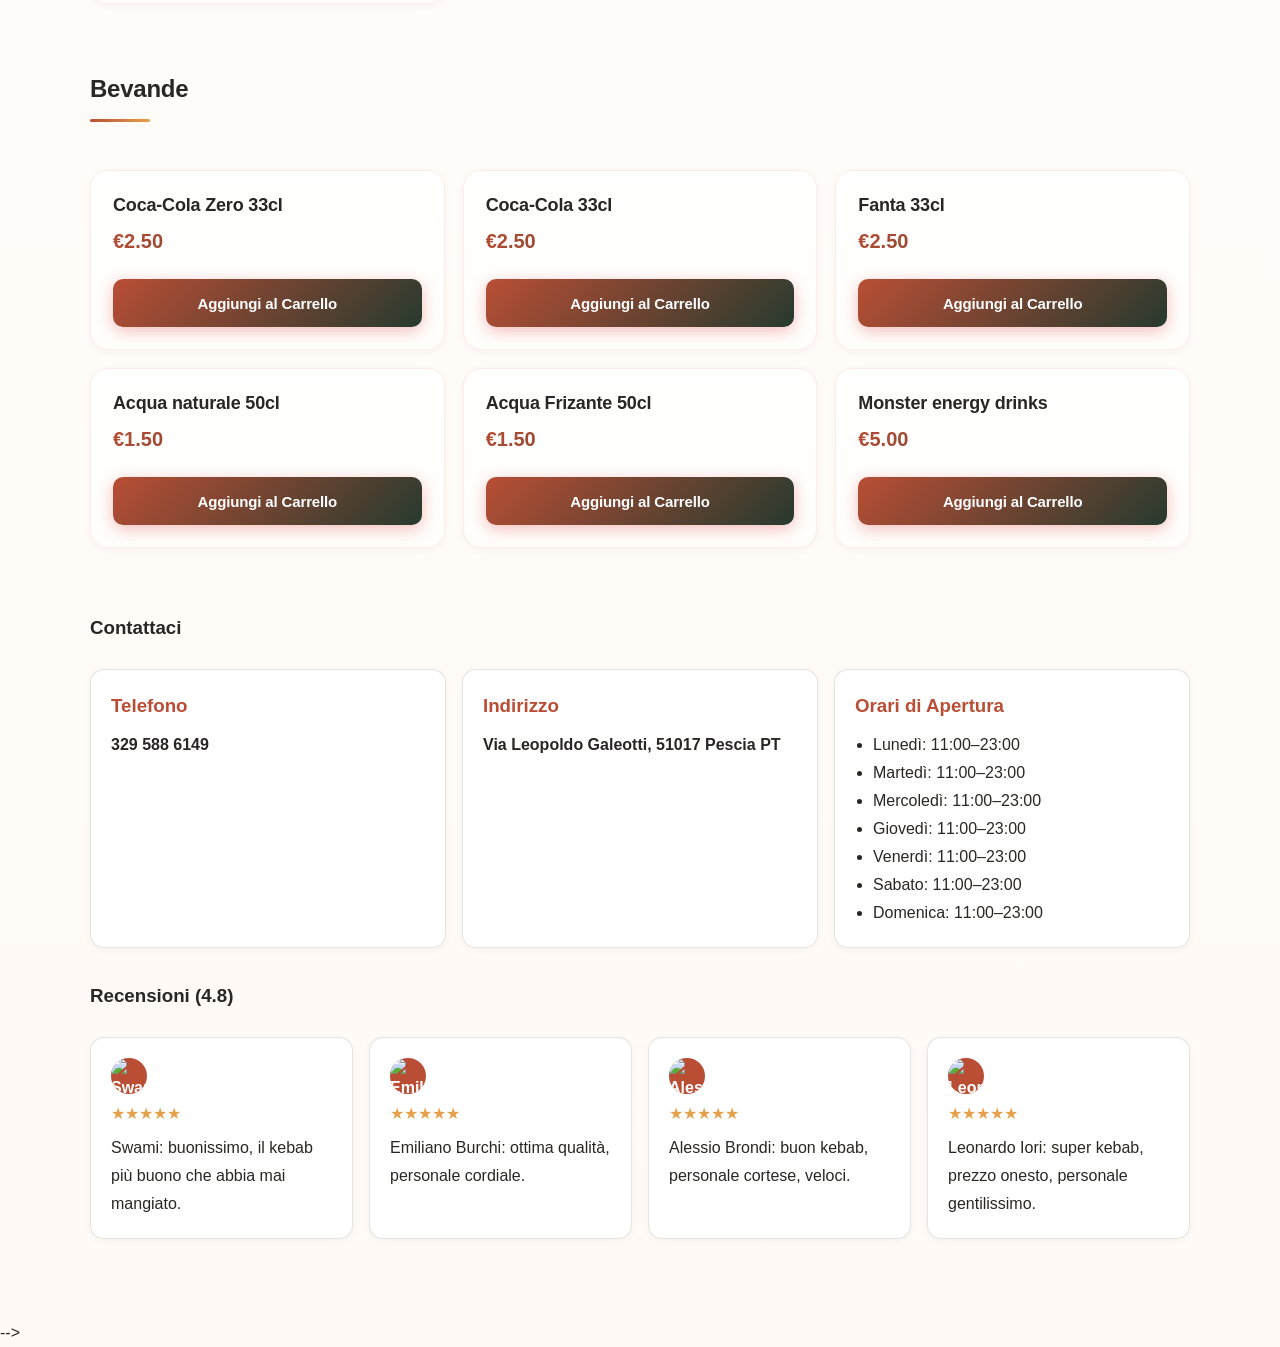
==== commit d27b774d: "Add call restaurant button in order status UI" ====
--- a/index.html
+++ b/index.html
@@ -389,7 +389,7 @@
 
 
 
-<div id="my-order-modal" class="modal"><div class="modal-content order-status-modal-content"><button class="modal-close" id="my-order-close" aria-label="Chiudi">&times;</button><h3>Stato Ordine</h3><button id="enable-order-notifications-btn" type="button" class="modal-add" style="display:none;margin:8px 0 12px;width:100%;">Attiva notifiche ordine</button><div id="my-order-status"></div></div></div>
+<div id="my-order-modal" class="modal"><div class="modal-content order-status-modal-content"><button class="modal-close" id="my-order-close" aria-label="Chiudi">&times;</button><h3>Stato Ordine</h3><button id="enable-order-notifications-btn" type="button" class="modal-add" style="display:none;margin:8px 0 12px;width:100%;">Attiva notifiche ordine</button><a id="order-call-btn" href="tel:03295886149" class="modal-add" style="display:block;margin:8px 0 12px;width:100%;text-align:center;text-decoration:none;box-sizing:border-box;">📞 Chiama il ristorante (0329 588 6149)</a><div id="my-order-status"></div></div></div>
 
 <div id="notification-popup" class="notification-popup" style="display:none;" role="dialog" aria-live="polite" aria-label="Notifiche ordine">
   <button type="button" id="notification-popup-close" class="notification-popup-close" aria-label="Chiudi">&times;</button>
